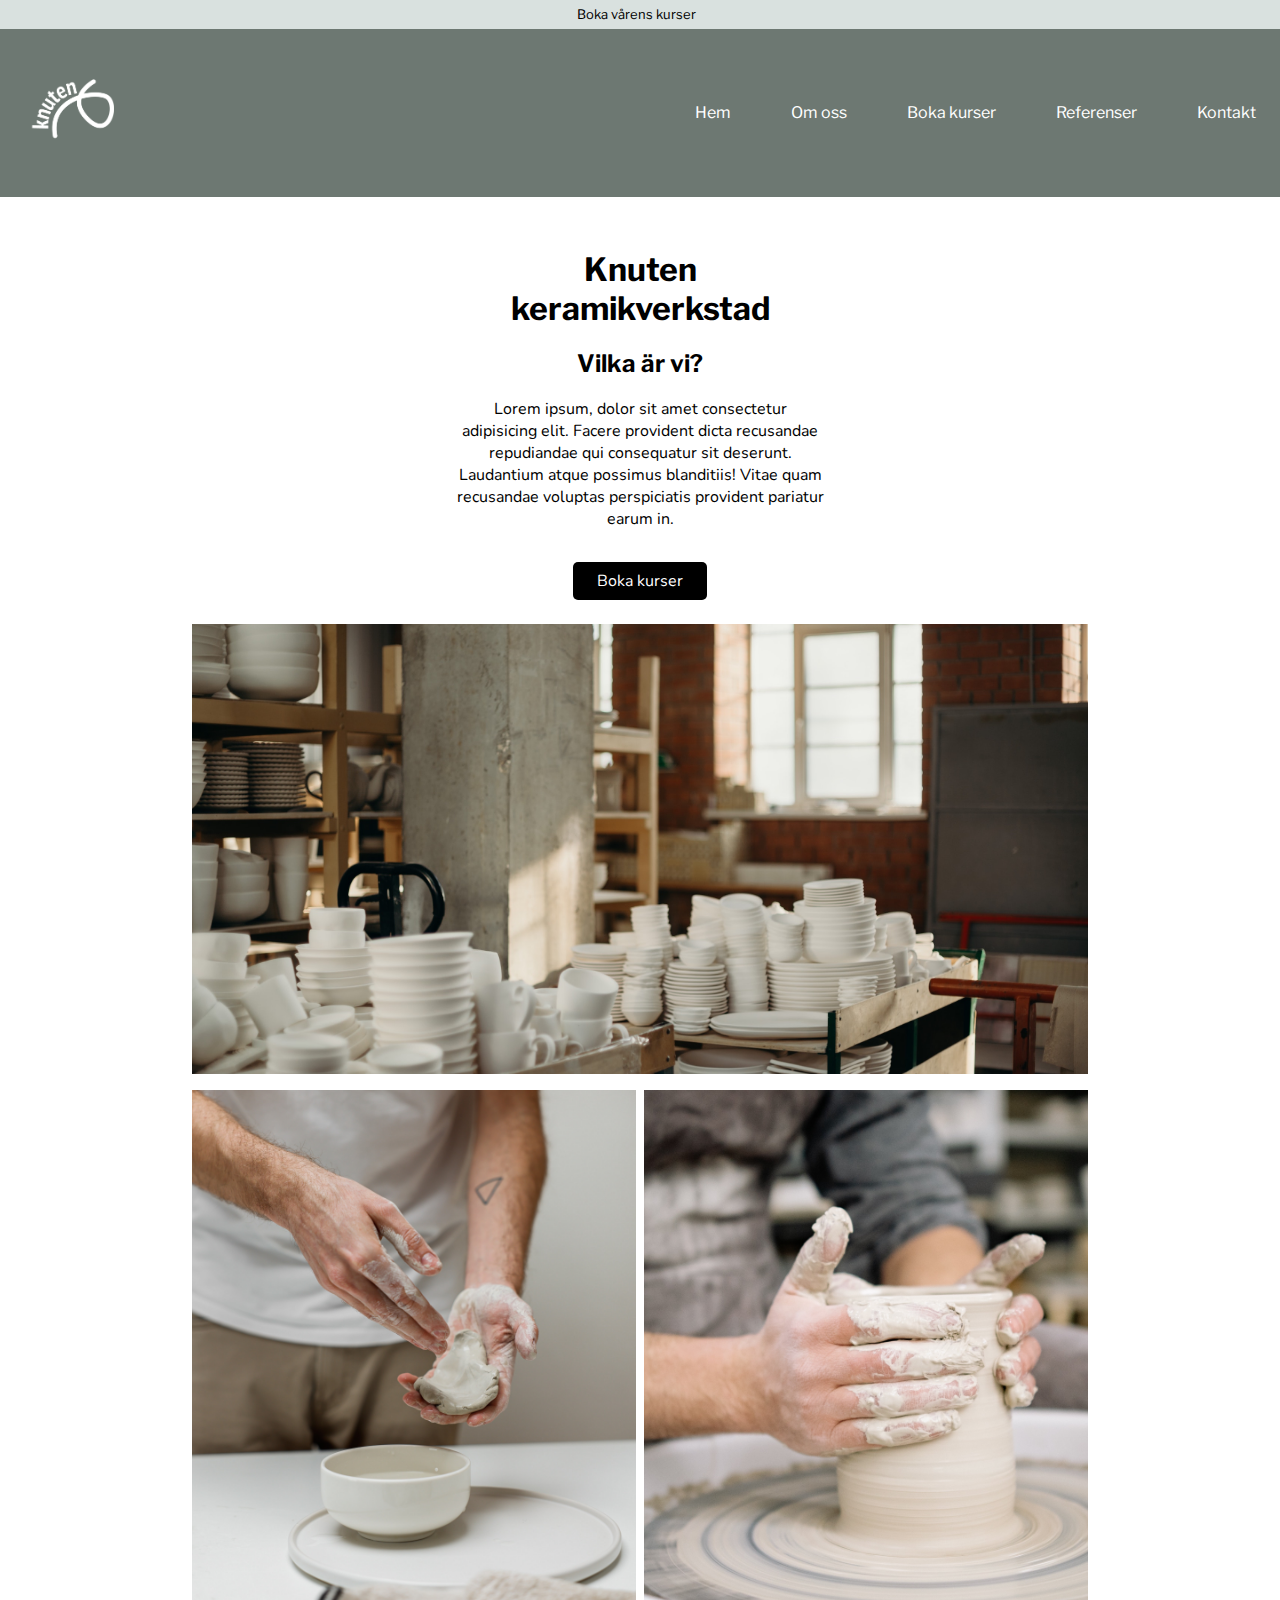
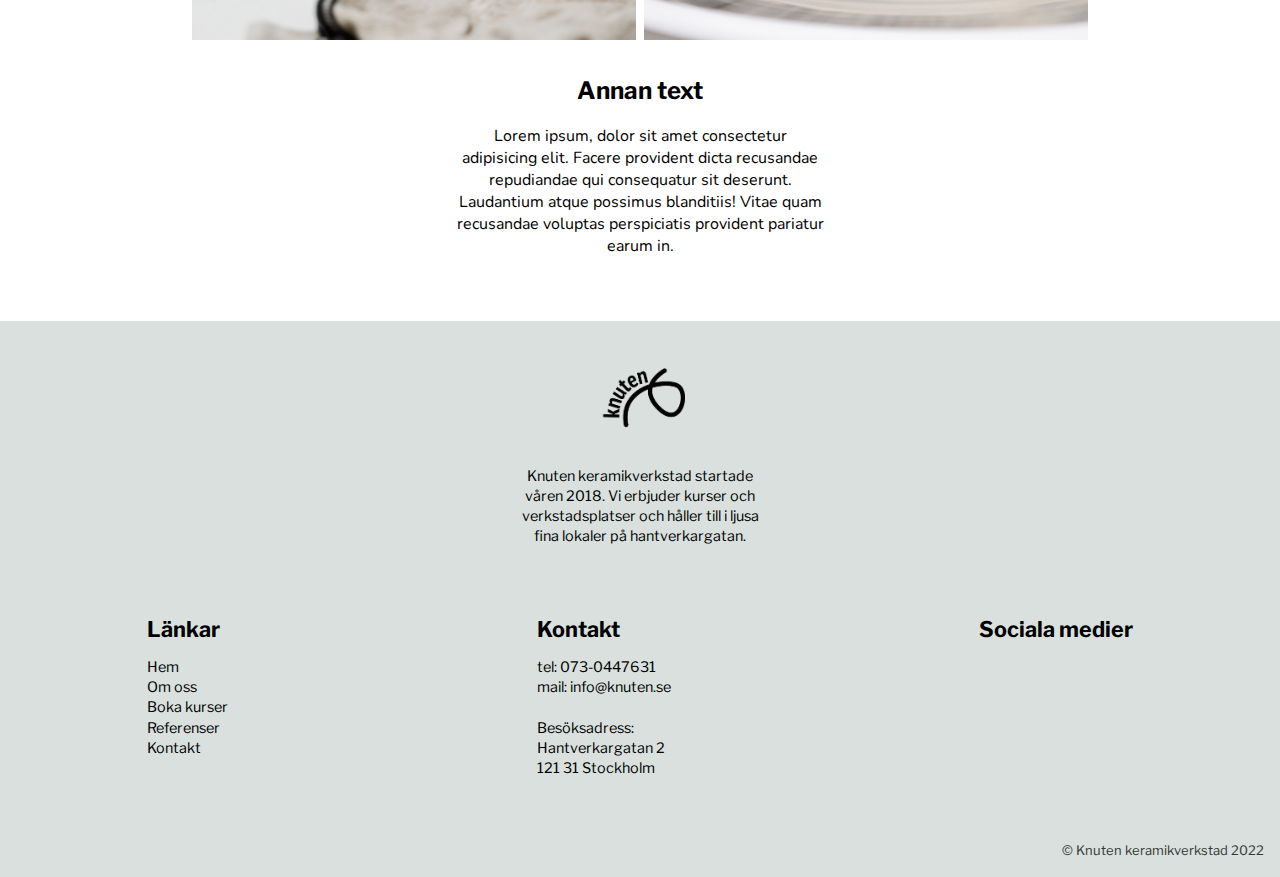
==== index.html @ 9399e4b8 "img responsive" ====
<!DOCTYPE html>
<html lang="sv">
  <head>
    <meta charset="UTF-8" />
    <meta http-equiv="X-UA-Compatible" content="IE=edge" />
    <meta name="viewport" content="width=device-width, initial-scale=1.0" />
    <title>knuten keramikverkstad</title>
    <!-- css -->
    <link rel="stylesheet" href="styles/style.css" />

    <!-- javascript -->
    <script defer src="script.js"></script>

    <!-- fonts -->
    <link rel="preconnect" href="https://fonts.googleapis.com" />
    <link rel="preconnect" href="https://fonts.gstatic.com" crossorigin />
    <link
      href="https://fonts.googleapis.com/css2?family=Libre+Franklin:wght@200&family=Nunito:wght@300&display=swap"
      rel="stylesheet"
    />

    <!-- font awesome -->
    <link
      rel="stylesheet"
      href="https://cdnjs.cloudflare.com/ajax/libs/font-awesome/6.2.0/css/all.min.css"
      integrity="sha512-xh6O/CkQoPOWDdYTDqeRdPCVd1SpvCA9XXcUnZS2FmJNp1coAFzvtCN9BmamE+4aHK8yyUHUSCcJHgXloTyT2A=="
      crossorigin="anonymous"
      referrerpolicy="no-referrer"
    />
  </head>

  <body>
    <div id="page-container">
      <header>
        <div class="top-bar">
          <a href="courses.html"
            >Boka vårens kurser <i class="fa-solid fa-arrow-right"></i
          ></a>
        </div>
        <nav class="navbar">
          <a href="index.html" class="logo">
            <img
              src="assets/log2.png"
              class="img log"
              alt="logga, en knut och texten Knuten"
            />
          </a>

          <button name="nav-menu" class="hamburger">
            <span class="bar"></span>
            <span class="bar"></span>
            <span class="bar"></span>
          </button>

          <ul class="nav-menu">
            <li class="nav-item">
              <a href="index.html" class="nav-link">Hem</a>
            </li>
            <li class="nav-item">
              <a href="about.html" class="nav-link">Om oss</a>
            </li>
            <li class="nav-item">
              <a href="courses.html" class="nav-link">Boka kurser</a>
            </li>
            <li class="nav-item">
              <a href="references.html" class="nav-link">Referenser</a>
            </li>
            <li class="nav-item">
              <a href="contact.html" class="nav-link">Kontakt</a>
            </li>
          </ul>
        </nav>
      </header>

      <main id="content-wrap" class="main-center">
        <section class="center">
          <h1>Knuten keramikverkstad</h1>
          <h2>Vilka är vi?</h2>
          <p>
            Lorem ipsum, dolor sit amet consectetur adipisicing elit. Facere
            provident dicta recusandae repudiandae qui consequatur sit deserunt.
            Laudantium atque possimus blanditiis! Vitae quam recusandae voluptas
            perspiciatis provident pariatur earum in.
          </p>
          <a href="courses.html">
            <button type="button">Boka kurser</button>
          </a>
        </section>

          <div class="flex-gallery">
            <div class="parent landscape">
              <img src="assets/pexels-cottonbro-studio-3094036.jpg" alt="Lokalen, hyllor med porslin"></img>
            </div>
            <div class="parent portrait">
              <img src="assets/pexels-cup-of-couple-7302403.jpg" alt="Man som håller i lera"></img>
            </div>
            <div class="parent portrait">
              <img src="assets/pexels-yan-krukov-6611393.jpg" alt="Person som drejar en vas"></img>
            </div>
          </div>

        <section class="center">
          <h2>Annan text</h2>
          <p>
            Lorem ipsum, dolor sit amet consectetur adipisicing elit. Facere
            provident dicta recusandae repudiandae qui consequatur sit deserunt.
            Laudantium atque possimus blanditiis! Vitae quam recusandae voluptas
            perspiciatis provident pariatur earum in.
          </p>
        </section>
      </main>

      <footer>
        <div class="footer-wrapper">
          <div class="footer-logo">
            <a href="index.html" class="logo">
              <img
                src="assets/log2_black.png"
                class="img log"
                alt="logga, en knut och texten Knuten"
              />
            </a>
            <p>
              Knuten keramikverkstad startade våren 2018. Vi erbjuder kurser och
              verkstadsplatser och håller till i ljusa fina lokaler på
              hantverkargatan.
            </p>
          </div>
          <div class="footer-content">
            <div class="footer-section">
              <h2>Länkar</h2>
              <ul>
                <li>
                  <a href="index.html">Hem</a>
                </li>
                <li>
                  <a href="about.html">Om oss</a>
                </li>
                <li>
                  <a href="courses.html">Boka kurser</a>
                </li>
                <li>
                  <a href="references.html">Referenser</a>
                </li>
                <li>
                  <a href="contact.html">Kontakt</a>
                </li>
              </ul>
            </div>
            <div class="footer-section">
              <h2>Kontakt</h2>
              <p>
                tel: 073-0447631 <br />
                mail: info@knuten.se <br /><br />
                Besöksadress: <br />
                Hantverkargatan 2 <br />
                121 31 Stockholm
              </p>
            </div>
            <div class="footer-section">
              <h2>Sociala medier</h2>
              <a href="">
                <i class="fa-brands fa-facebook"></i>
              </a>
              <a href="">
                <i class="fa-brands fa-twitter"></i>
              </a>
              <a href="">
                <i class="fa-brands fa-youtube"></i>
              </a>
              <a href="">
                <i class="fa-brands fa-pinterest"></i>
              </a>
            </div>
          </div>
        </div>
        <div class="footer-copy">&copy; Knuten keramikverkstad 2022</div>
      </footer>
    </div>
  </body>
</html>
---- styles/style.css ----
img.log {
  width: 90px;
}

nav img.log {
  padding: 1.2rem 0;
}

.big {
  width: 100%;
}

.half {
  width: calc(50% - 0.25rem);
  max-height: 60vh;
}

.small {
  border-radius: 50%;
  width: 20%;
  padding: 0.5rem;
}

.gallery {
  display: flex;
  flex-direction: row;
  justify-content: space-between;
  flex-wrap: wrap;
  gap: 0.5rem;
}

.flex-gallery {
  display: flex;
  flex-direction: row;
  justify-content: space-between;
  flex-wrap: wrap;
  gap: 0.5rem;
}

.parent {
  overflow: hidden;
  padding: 0;
  display: flex;
  justify-content: center;
  align-items: center;
}

.parent.landscape {
  max-height: 450px;
  margin: 0.5rem 0;
}

.parent.portrait {
  width: calc(50% - 0.25rem);
  max-height: 400px;
}
@media (min-width: 768px) {
  .parent.portrait {
    max-height: 550px;
  }
}

.parent img {
  width: 100%;
}

h1,
h2,
h3,
h4,
h5,
header,
footer {
  font-family: "Libre Franklin", sans-serif;
}

body,
button {
  font-family: "Nunito", sans-serif;
}

h1 {
  font-size: 1.75rem;
}
@media (min-width: 768px) {
  h1 {
    font-size: 2rem;
  }
}

h3 {
  font-size: 1.1rem;
}

nav a {
  color: #ffffff;
  padding: 1rem 0;
}

a {
  text-decoration: none;
  color: #000000;
}
a:hover {
  color: #7c91ad;
}

i {
  margin-right: 0.5rem;
}

.top-bar {
  font-size: small;
  text-align: center;
}

footer {
  line-height: 1.4em;
  font-size: 0.9em;
}
footer i {
  font-size: 1.5em;
}

.footer-copy {
  text-align: right;
  font-size: small;
}

#content-wrap {
  flex-grow: 1;
  width: 100%;
  padding-top: 1rem;
  padding-bottom: 2rem;
}
@media (min-width: 576px) {
  #content-wrap {
    width: 90%;
    margin: 0 auto;
  }
}
@media (min-width: 768px) {
  #content-wrap {
    width: 70%;
    max-width: 1200px;
  }
}

.main-center {
  display: flex;
  flex-direction: column;
  justify-content: space-around;
  flex-wrap: wrap;
}

.center {
  align-self: center;
  text-align: center;
}

@media (min-width: 768px) {
  .flex-contact {
    display: flex;
    justify-content: space-between;
  }
}

section {
  text-align: left;
  max-width: 450px;
  padding: 1rem;
}
@media (min-width: 768px) {
  section {
    max-width: 400px;
  }
}

button {
  background-color: black;
  font-size: medium;
  color: white;
  border: 0px;
  padding: 0.5rem 1.5rem;
  margin-top: 1rem;
  border-radius: 5px;
}
button:hover {
  background-color: #6d7872;
}

.cards {
  display: flex;
  flex-direction: row;
  justify-content: center;
  flex-wrap: wrap;
}
@media (min-width: 576px) {
  .cards {
    display: flex;
    flex-direction: row;
    justify-content: space-between;
    flex-wrap: wrap;
  }
}

section.card {
  background-color: #d9e0de;
  width: 100%;
  max-width: 500px;
  margin: 0.5em;
}
@media (min-width: 576px) {
  section.card {
    width: calc(50% - 1rem);
  }
}
@media (min-width: 1300px) {
  section.card {
    width: calc(33% - 1rem);
  }
}
section.card button {
  background-color: #6d7872;
}

.references {
  background-color: #f4f7f7;
  padding: 1rem;
}
.references i {
  color: #6d7872;
  margin-bottom: 1rem;
}
.references section {
  margin-bottom: 2rem;
}

.flex {
  display: flex;
  flex-direction: row;
  justify-content: flex-start;
  flex-wrap: wrap;
}
.flex h3 {
  margin-bottom: 0.5rem;
}
.flex h4 {
  margin: 0;
}

header {
  background-color: #6d7872;
}
header li {
  list-style: none;
}

.top-bar {
  display: none;
  background-color: #d9e1df;
  color: #000000;
  padding: 0.4rem;
}
@media (min-width: 768px) {
  .top-bar {
    display: block;
  }
}

.nav-link {
  transition: 0.5s ease;
}

.navbar {
  max-width: 1400px;
  margin: 0 auto;
  display: flex;
  justify-content: space-between;
  align-items: center;
  padding: 0 1.5rem;
}

.bar {
  display: block;
  width: 25px;
  height: 3px;
  margin: 5px auto;
  -webkittransition: all 0.3s ease-in-out;
  transition: all 0.3s ease-in-out;
  background-color: #ffffff;
}

.nav-menu {
  position: fixed;
  top: -100%;
  right: 0;
  flex-direction: column;
  background-color: #6d7872;
  padding-bottom: 30px;
  width: 100%;
  transition: 0.4s;
}
@media (min-width: 768px) {
  .nav-menu {
    display: flex;
    flex-direction: row;
    justify-content: flex-end;
    position: static;
    gap: 60px;
    padding-bottom: 0px;
  }
}

.nav-item {
  margin-block: 1rem;
}
.nav-menu.active {
  position: absolute;
  top: 110px;
  right: 0;
}
@media (min-width: 768px) {
  .nav-menu.active {
    display: flex;
    flex-direction: row;
    justify-content: flex-end;
    position: static;
    gap: 60px;
    padding-bottom: 0px;
  }
}

.hamburger {
  display: block;
  cursor: pointer;
}
@media (min-width: 768px) {
  .hamburger {
    display: none;
  }
}

button.hamburger {
  background-color: transparent;
  margin: 0;
}

.hamburger.active .bar:nth-child(2) {
  opacity: 0;
}

.hamburger.active .bar:nth-child(1) {
  transform: translateY(8px) rotate(45deg);
}

.hamburger.active .bar:nth-child(3) {
  transform: translateY(-8px) rotate(-45deg);
}

footer {
  background-color: #d9e0de;
  color: #000000;
}

.footer-wrapper {
  display: flex;
  flex-direction: column;
  padding: 2rem 1.5rem;
  max-width: 1400px;
  margin: 0px auto;
}
@media (min-width: 1300px) {
  .footer-wrapper {
    display: flex;
    flex-direction: row;
    justify-content: space-between;
    flex-wrap: wrap;
  }
}

.footer-logo {
  text-align: center;
  align-self: center;
  margin-bottom: 2.5rem;
  max-width: 250px;
}
@media (min-width: 1300px) {
  .footer-logo {
    text-align: left;
  }
}

.footer-content {
  display: flex;
  flex-direction: column;
  justify-content: space-around;
  flex-wrap: wrap;
}
.footer-content ul {
  -webkit-padding-start: 0;
          padding-inline-start: 0;
}
.footer-content li {
  list-style: none;
}
@media (min-width: 768px) {
  .footer-content {
    display: flex;
    flex-direction: row;
    justify-content: space-between;
    flex-wrap: wrap;
    width: 80%;
    max-width: 1400px;
    margin: 0px auto;
  }
}
@media (min-width: 1300px) {
  .footer-content {
    width: 60%;
    margin: 0;
  }
}

.footer-copy {
  background-color: #d9e0de;
  color: #333936;
  padding: 1rem;
}

input,
select {
  background-color: #f4f7f7;
  min-width: 15rem;
  min-height: 1.5rem;
  border: 0px solid;
  border-radius: 5px;
  padding: 0.5rem;
  margin: 0.5rem 0;
}

#textarea {
  min-width: 100%;
  min-height: 100px;
}

body {
  padding: 0;
  margin: 0;
}

* {
  box-sizing: border-box;
}

#page-container {
  display: flex;
  flex-direction: column;
  min-height: 100vh;
}/*# sourceMappingURL=style.css.map */
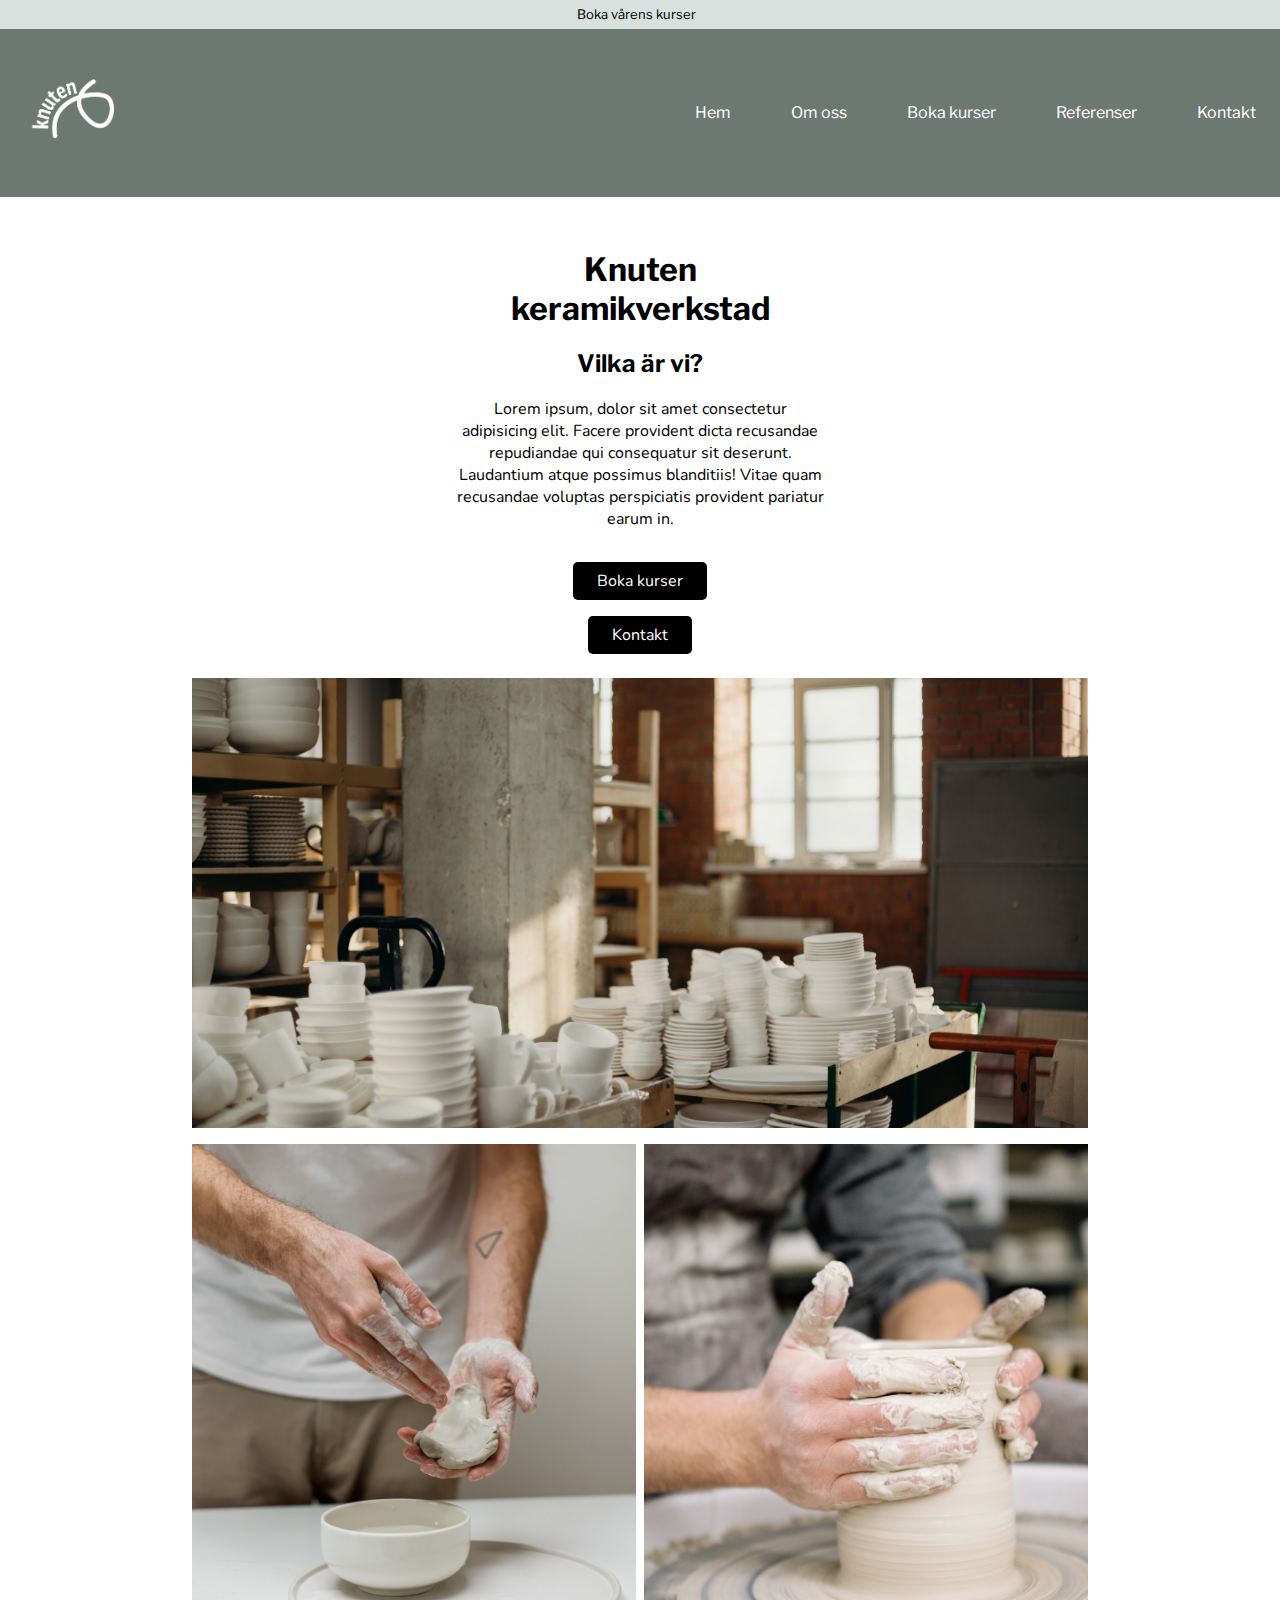
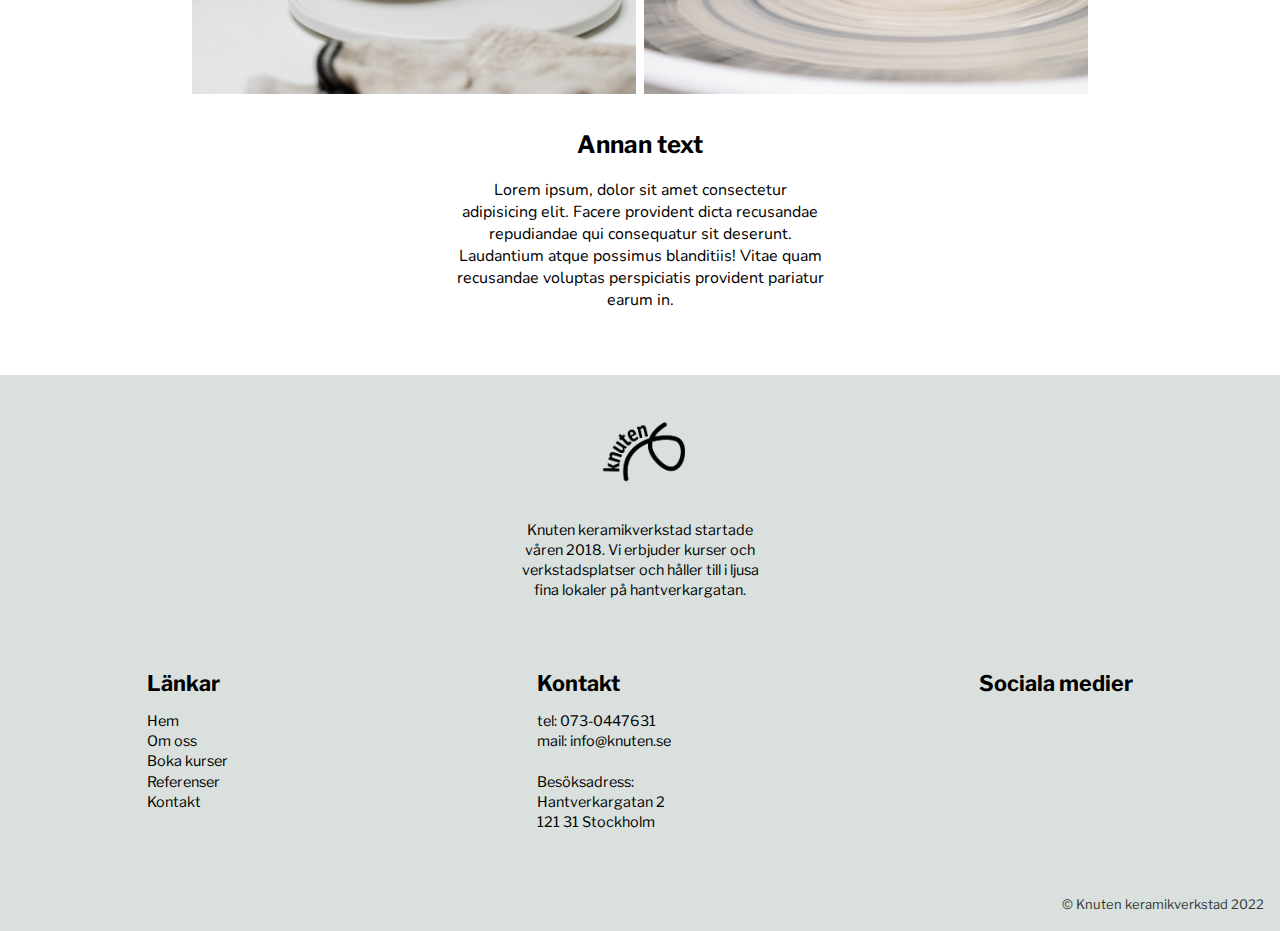
==== commit 5e131e3d: "buttons/a" ====
--- a/index.html
+++ b/index.html
@@ -82,22 +82,31 @@
             Laudantium atque possimus blanditiis! Vitae quam recusandae voluptas
             perspiciatis provident pariatur earum in.
           </p>
-          <a href="courses.html">
-            <button type="button">Boka kurser</button>
-          </a>
+
+          <a class="button">Boka kurser</a><br />
+          <a class="button" class="secondary">Kontakt</a>
         </section>
 
-          <div class="flex-gallery">
-            <div class="parent landscape">
-              <img src="assets/pexels-cottonbro-studio-3094036.jpg" alt="Lokalen, hyllor med porslin"></img>
-            </div>
-            <div class="parent portrait">
-              <img src="assets/pexels-cup-of-couple-7302403.jpg" alt="Man som håller i lera"></img>
-            </div>
-            <div class="parent portrait">
-              <img src="assets/pexels-yan-krukov-6611393.jpg" alt="Person som drejar en vas"></img>
-            </div>
+        <div class="flex-gallery">
+          <div class="parent landscape">
+            <img
+              src="assets/pexels-cottonbro-studio-3094036.jpg"
+              alt="Lokalen, hyllor med porslin"
+            />
           </div>
+          <div class="parent portrait">
+            <img
+              src="assets/pexels-cup-of-couple-7302403.jpg"
+              alt="Man som håller i lera"
+            />
+          </div>
+          <div class="parent portrait">
+            <img
+              src="assets/pexels-yan-krukov-6611393.jpg"
+              alt="Person som drejar en vas"
+            />
+          </div>
+        </div>
 
         <section class="center">
           <h2>Annan text</h2>
--- a/styles/style.css
+++ b/styles/style.css
@@ -79,24 +79,15 @@
   font-family: "Nunito", sans-serif;
 }
 
-h1 {
-  font-size: 1.75rem;
-}
-@media (min-width: 768px) {
-  h1 {
-    font-size: 2rem;
-  }
-}
-
-h3 {
-  font-size: 1.1rem;
-}
-
 nav a {
   color: #ffffff;
   padding: 1rem 0;
 }
 
+h1.heading {
+  margin-left: 0.5rem;
+}
+
 a {
   text-decoration: none;
   color: #000000;
@@ -116,10 +107,10 @@
 
 footer {
   line-height: 1.4em;
-  font-size: 0.9em;
+  font-size: 0.9rem;
 }
 footer i {
-  font-size: 1.5em;
+  font-size: 1.5rem;
 }
 
 .footer-copy {
@@ -168,24 +159,27 @@
 section {
   text-align: left;
   max-width: 450px;
-  padding: 1rem;
+  padding: 0.5rem 1rem;
 }
 @media (min-width: 768px) {
   section {
     max-width: 400px;
-  }
-}
-
-button {
+    padding: 1rem;
+  }
+}
+
+a.button {
+  cursor: pointer;
   background-color: black;
+  color: white;
   font-size: medium;
-  color: white;
-  border: 0px;
+  border: none;
   padding: 0.5rem 1.5rem;
   margin-top: 1rem;
   border-radius: 5px;
-}
-button:hover {
+  display: inline-block;
+}
+a.button:hover {
   background-color: #6d7872;
 }
 
@@ -222,6 +216,10 @@
 }
 section.card button {
   background-color: #6d7872;
+  border: none;
+}
+section.card button:hover {
+  background-color: black;
 }
 
 .references {
@@ -343,6 +341,7 @@
 
 button.hamburger {
   background-color: transparent;
+  border: 0;
   margin: 0;
 }
 
@@ -441,7 +440,7 @@
 
 #textarea {
   min-width: 100%;
-  min-height: 100px;
+  height: 100px;
 }
 
 body {
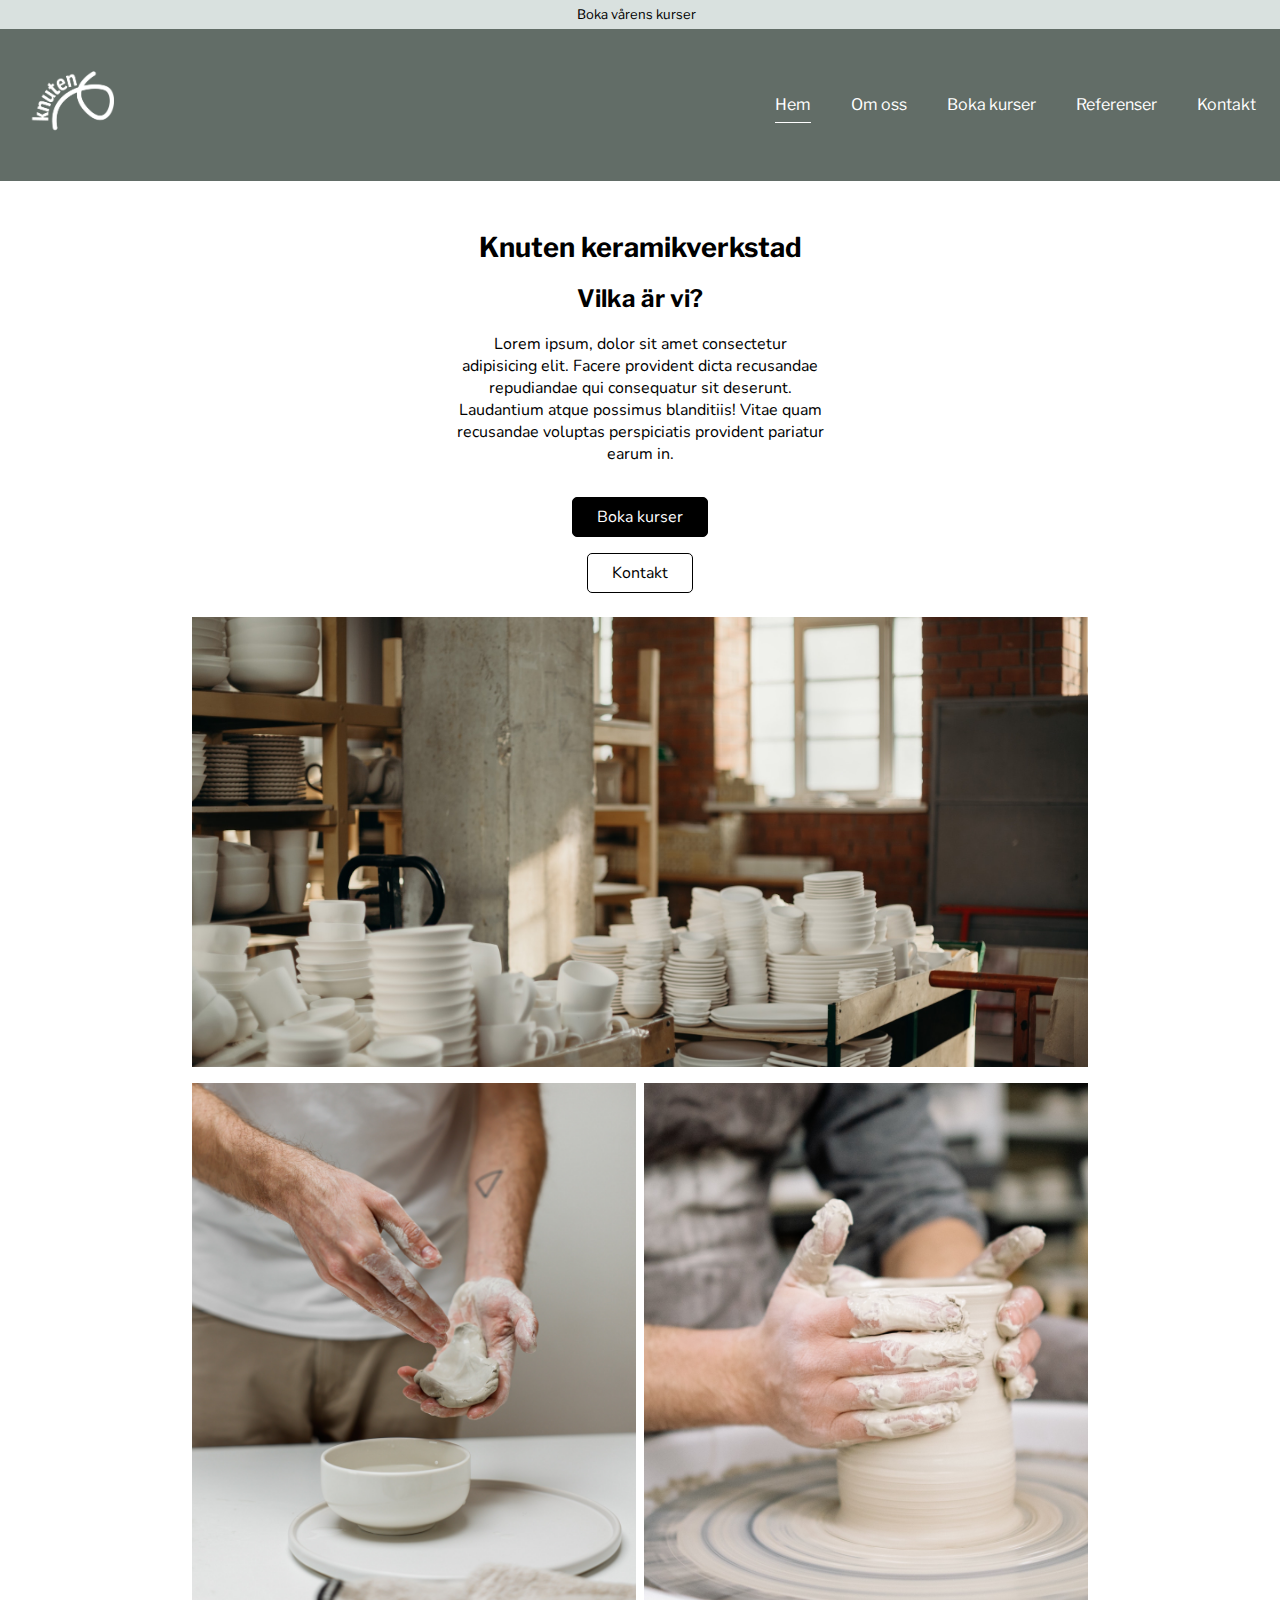
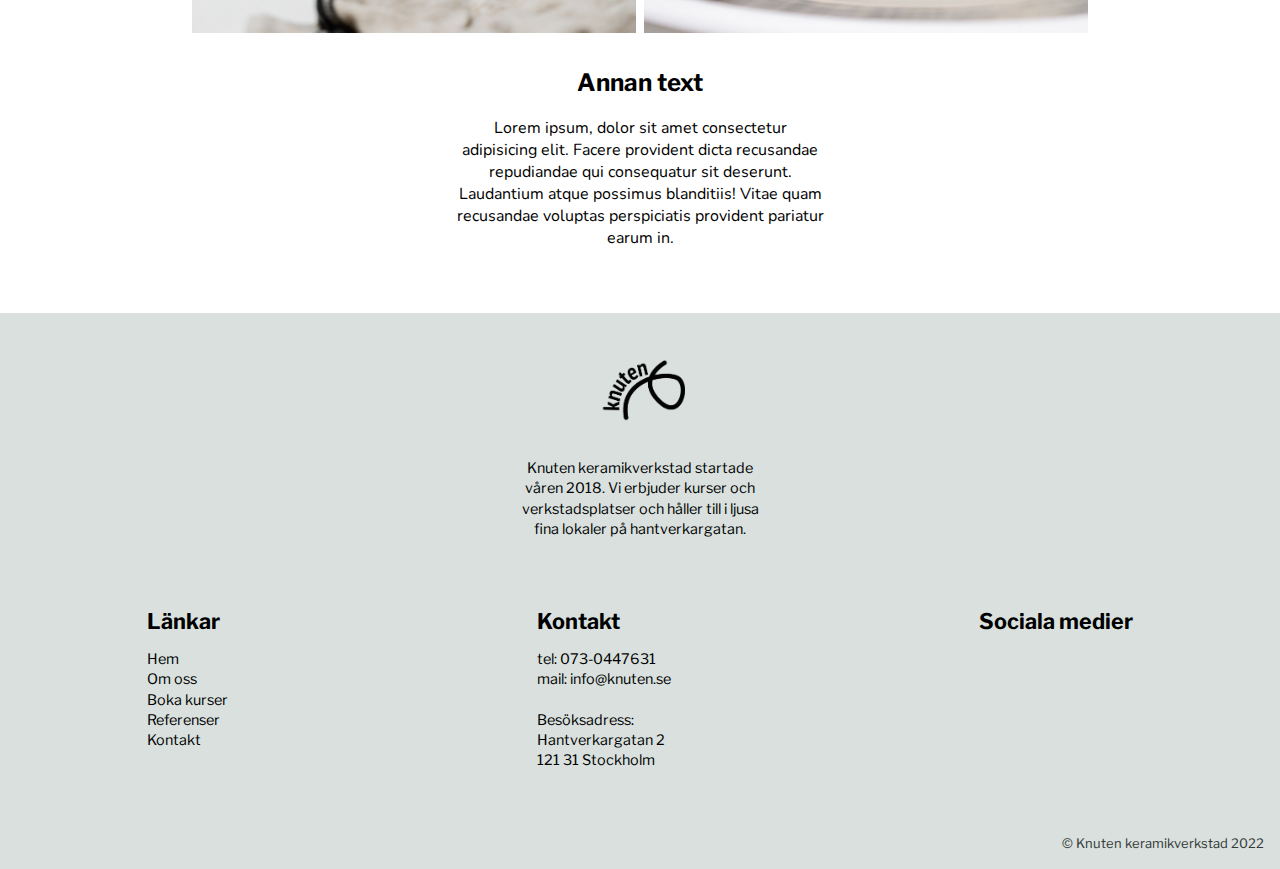
==== commit 2c894336: "nav-mark" ====
--- a/index.html
+++ b/index.html
@@ -54,7 +54,7 @@
 
           <ul class="nav-menu">
             <li class="nav-item">
-              <a href="index.html" class="nav-link">Hem</a>
+              <a href="index.html" class="nav-link active-site">Hem</a>
             </li>
             <li class="nav-item">
               <a href="about.html" class="nav-link">Om oss</a>
@@ -83,8 +83,8 @@
             perspiciatis provident pariatur earum in.
           </p>
 
-          <a class="button">Boka kurser</a><br />
-          <a class="button" class="secondary">Kontakt</a>
+          <a href="courses.html" class="button">Boka kurser</a><br />
+          <a href="contact.html" class="button btnWhite">Kontakt</a>
         </section>
 
         <div class="flex-gallery">
@@ -168,16 +168,16 @@
             </div>
             <div class="footer-section">
               <h2>Sociala medier</h2>
-              <a href="">
+              <a href="https://www.facebook.com/">
                 <i class="fa-brands fa-facebook"></i>
               </a>
-              <a href="">
+              <a href="https://twitter.com/">
                 <i class="fa-brands fa-twitter"></i>
               </a>
-              <a href="">
+              <a href="https://www.youtube.com/">
                 <i class="fa-brands fa-youtube"></i>
               </a>
-              <a href="">
+              <a href="https://www.pinterest.se/">
                 <i class="fa-brands fa-pinterest"></i>
               </a>
             </div>
--- a/styles/style.css
+++ b/styles/style.css
@@ -79,9 +79,8 @@
   font-family: "Nunito", sans-serif;
 }
 
-nav a {
-  color: #ffffff;
-  padding: 1rem 0;
+h1 {
+  font-size: 1.7rem;
 }
 
 h1.heading {
@@ -91,9 +90,6 @@
 a {
   text-decoration: none;
   color: #000000;
-}
-a:hover {
-  color: #7c91ad;
 }
 
 i {
@@ -152,7 +148,9 @@
 @media (min-width: 768px) {
   .flex-contact {
     display: flex;
+    flex-direction: row;
     justify-content: space-between;
+    flex-wrap: wrap;
   }
 }
 
@@ -166,21 +164,6 @@
     max-width: 400px;
     padding: 1rem;
   }
-}
-
-a.button {
-  cursor: pointer;
-  background-color: black;
-  color: white;
-  font-size: medium;
-  border: none;
-  padding: 0.5rem 1.5rem;
-  margin-top: 1rem;
-  border-radius: 5px;
-  display: inline-block;
-}
-a.button:hover {
-  background-color: #6d7872;
 }
 
 .cards {
@@ -197,6 +180,9 @@
     flex-wrap: wrap;
   }
 }
+.cards i {
+  color: #626d67;
+}
 
 section.card {
   background-color: #d9e0de;
@@ -215,7 +201,7 @@
   }
 }
 section.card button {
-  background-color: #6d7872;
+  background-color: #626d67;
   border: none;
 }
 section.card button:hover {
@@ -227,7 +213,7 @@
   padding: 1rem;
 }
 .references i {
-  color: #6d7872;
+  color: #626d67;
   margin-bottom: 1rem;
 }
 .references section {
@@ -239,6 +225,7 @@
   flex-direction: row;
   justify-content: flex-start;
   flex-wrap: wrap;
+  margin-top: 0.5rem;
 }
 .flex h3 {
   margin-bottom: 0.5rem;
@@ -247,11 +234,80 @@
   margin: 0;
 }
 
+a.button {
+  cursor: pointer;
+  background-color: black;
+  color: white;
+  font-size: medium;
+  border: 1px solid;
+  border-color: black;
+  padding: 0.5rem 1.5rem;
+  margin-top: 1rem;
+  border-radius: 5px;
+  display: inline-block;
+}
+a.button:hover {
+  background-color: #626d67;
+  border-color: #626d67;
+}
+
+a.button.btnWhite {
+  cursor: pointer;
+  background-color: white;
+  color: black;
+  font-size: medium;
+  border: 1px solid;
+  border-color: black;
+  padding: 0.5rem 1.5rem;
+  margin-top: 1rem;
+  border-radius: 5px;
+}
+a.button.btnWhite:hover {
+  background-color: #626d67;
+  border-color: #626d67;
+}
+a.button.btnWhite:hover {
+  color: white;
+}
+
+a.button.btnGreen {
+  cursor: pointer;
+  background-color: #626d67;
+  color: white;
+  font-size: medium;
+  border: 1px solid;
+  border-color: #626d67;
+  padding: 0.5rem 1.5rem;
+  margin-top: 1rem;
+  border-radius: 5px;
+  float: right;
+}
+a.button.btnGreen:hover {
+  background-color: #626d67;
+  border-color: #626d67;
+}
+a.button.btnGreen:hover {
+  background-color: black;
+}
+
 header {
-  background-color: #6d7872;
+  background-color: #626d67;
 }
 header li {
   list-style: none;
+}
+
+nav a {
+  color: #ffffff;
+  padding: 0.5rem 0;
+  position: relative;
+  text-decoration: none;
+}
+nav a:hover, nav a:focus {
+  border-bottom: 1px solid;
+}
+nav .active-site {
+  border-bottom: 1px solid;
 }
 
 .top-bar {
@@ -264,10 +320,6 @@
   .top-bar {
     display: block;
   }
-}
-
-.nav-link {
-  transition: 0.5s ease;
 }
 
 .navbar {
@@ -294,7 +346,7 @@
   top: -100%;
   right: 0;
   flex-direction: column;
-  background-color: #6d7872;
+  background-color: #626d67;
   padding-bottom: 30px;
   width: 100%;
   transition: 0.4s;
@@ -305,7 +357,7 @@
     flex-direction: row;
     justify-content: flex-end;
     position: static;
-    gap: 60px;
+    gap: 40px;
     padding-bottom: 0px;
   }
 }
@@ -313,6 +365,7 @@
 .nav-item {
   margin-block: 1rem;
 }
+
 .nav-menu.active {
   position: absolute;
   top: 110px;
@@ -323,8 +376,9 @@
     display: flex;
     flex-direction: row;
     justify-content: flex-end;
+    flex-wrap: wrap;
     position: static;
-    gap: 60px;
+    gap: 10px;
     padding-bottom: 0px;
   }
 }
@@ -427,8 +481,8 @@
   padding: 1rem;
 }
 
-input,
-select {
+select,
+input {
   background-color: #f4f7f7;
   min-width: 15rem;
   min-height: 1.5rem;
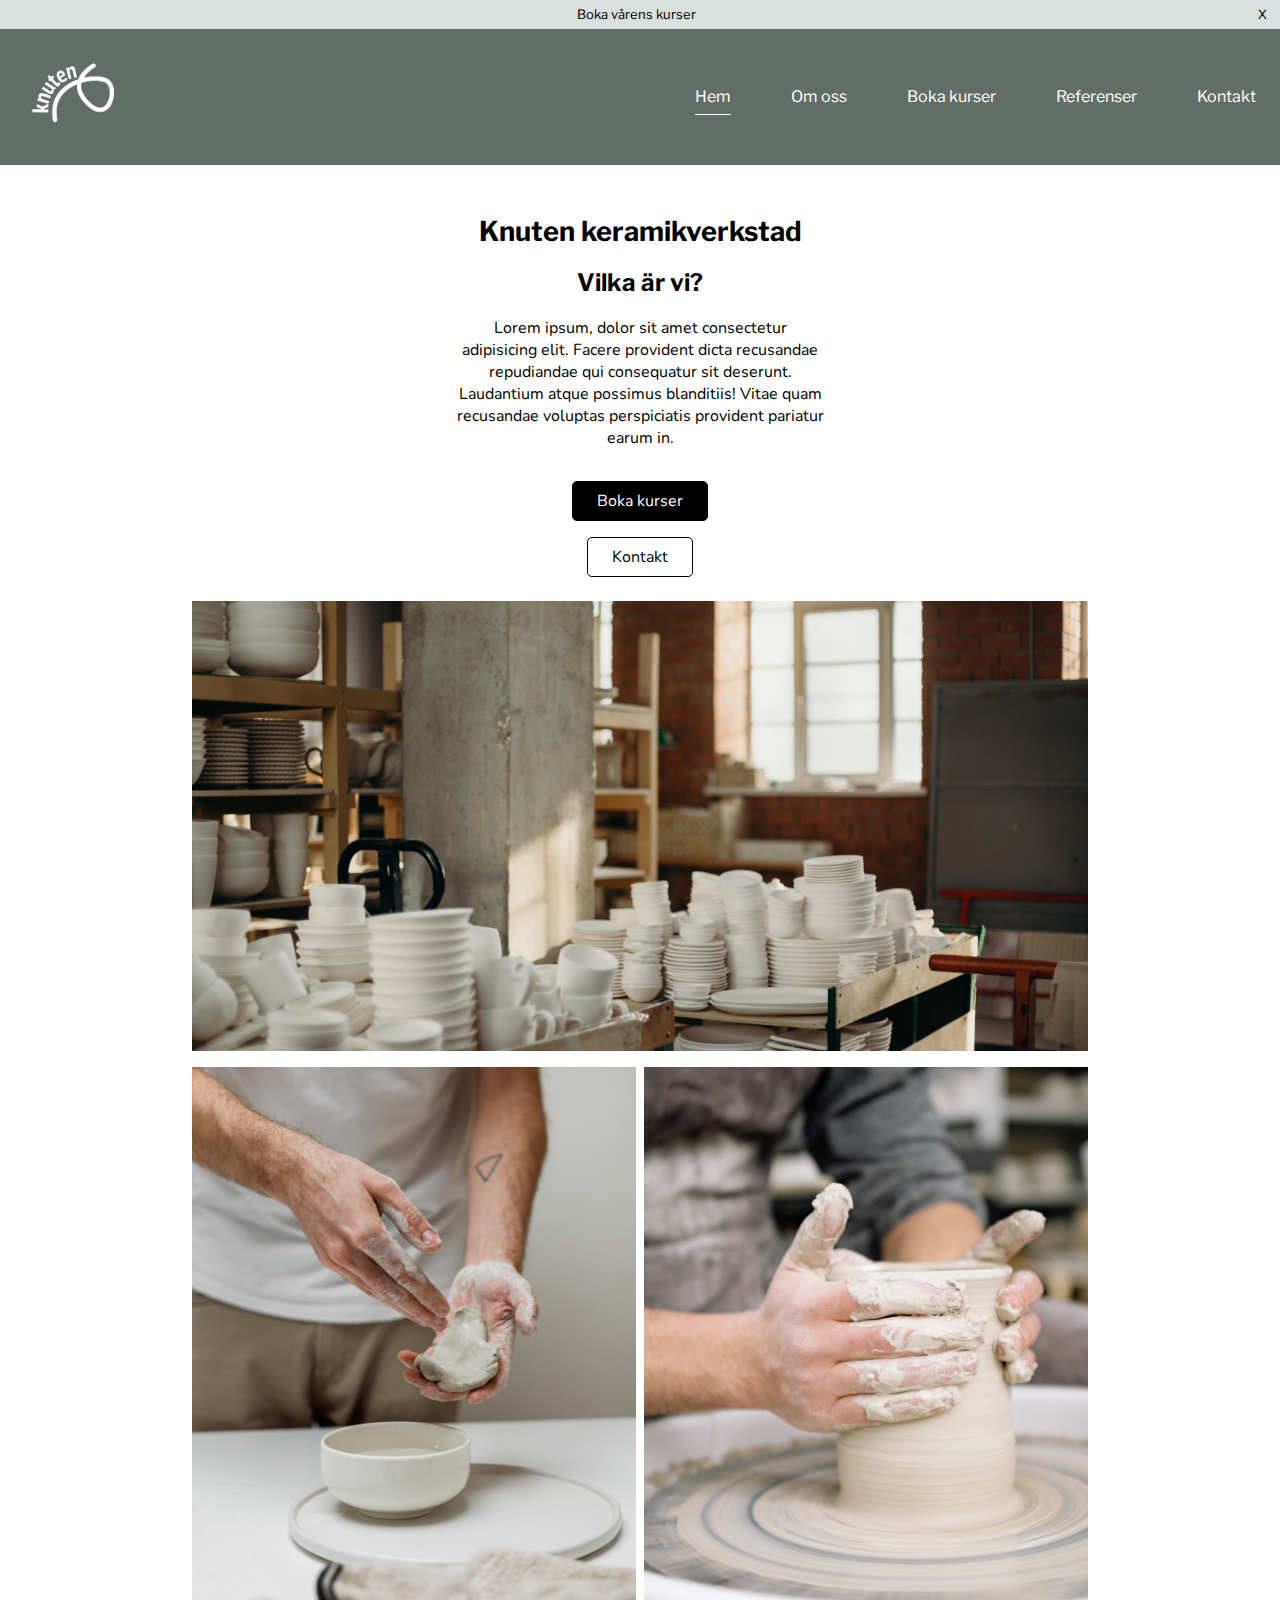
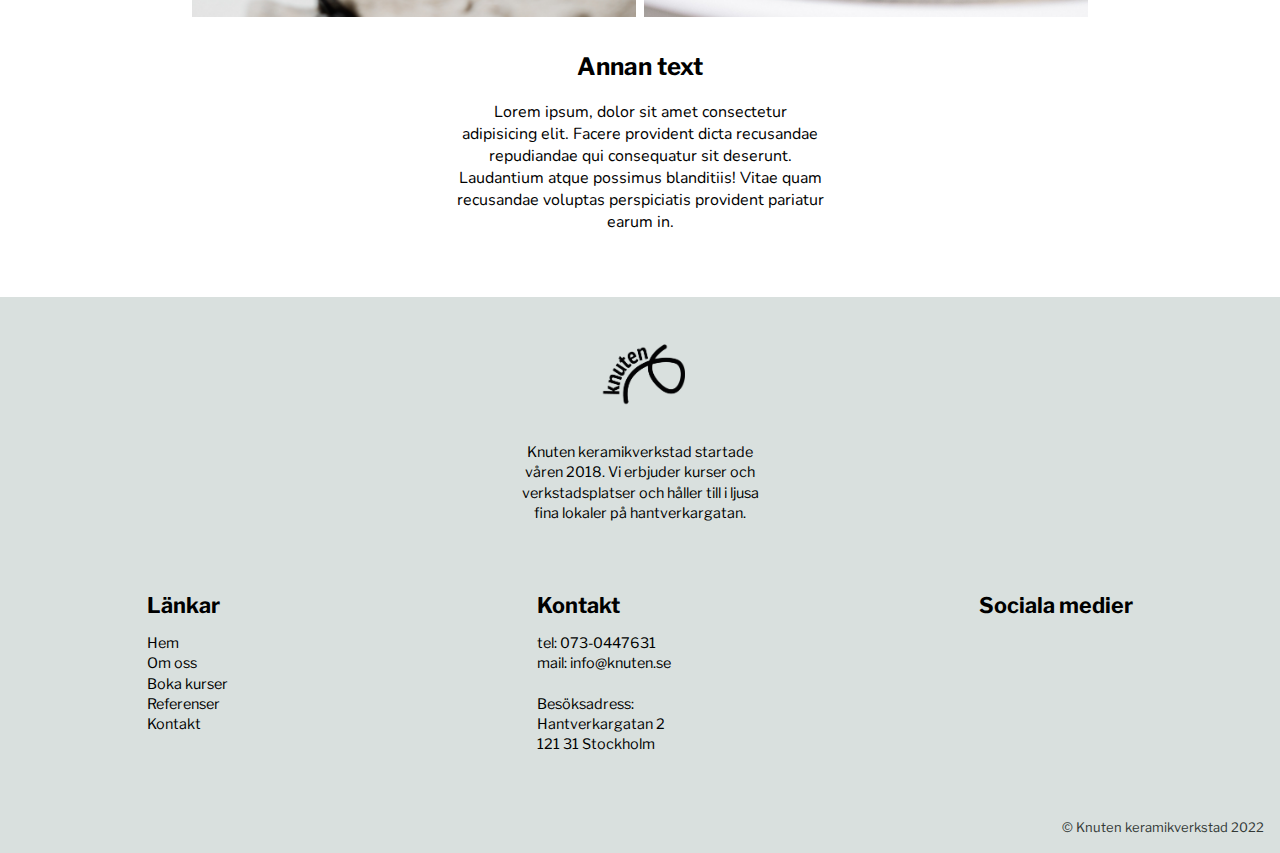
==== commit 7ed2ba93: "font, about-cards" ====
--- a/index.html
+++ b/index.html
@@ -15,7 +15,7 @@
     <link rel="preconnect" href="https://fonts.googleapis.com" />
     <link rel="preconnect" href="https://fonts.gstatic.com" crossorigin />
     <link
-      href="https://fonts.googleapis.com/css2?family=Libre+Franklin:wght@200&family=Nunito:wght@300&display=swap"
+      href="https://fonts.googleapis.com/css2?family=Libre+Franklin:wght@200;300&family=Nunito:wght@300&display=swap"
       rel="stylesheet"
     />
 
@@ -36,6 +36,7 @@
           <a href="courses.html"
             >Boka vårens kurser <i class="fa-solid fa-arrow-right"></i
           ></a>
+          <button class="close">X</button>
         </div>
         <nav class="navbar">
           <a href="index.html" class="logo">
--- a/styles/style.css
+++ b/styles/style.css
@@ -186,6 +186,10 @@
 
 section.card {
   background-color: #d9e0de;
+  display: flex;
+  flex-direction: column;
+  justify-content: space-between;
+  flex-wrap: wrap;
   width: 100%;
   max-width: 500px;
   margin: 0.5em;
@@ -229,9 +233,6 @@
 }
 .flex h3 {
   margin-bottom: 0.5rem;
-}
-.flex h4 {
-  margin: 0;
 }
 
 a.button {
@@ -297,13 +298,13 @@
   list-style: none;
 }
 
-nav a {
+nav a.nav-link {
   color: #ffffff;
   padding: 0.5rem 0;
   position: relative;
   text-decoration: none;
 }
-nav a:hover, nav a:focus {
+nav a.nav-link:hover, nav a.nav-link:focus {
   border-bottom: 1px solid;
 }
 nav .active-site {
@@ -319,14 +320,30 @@
 @media (min-width: 768px) {
   .top-bar {
     display: block;
-  }
+    position: relative;
+  }
+  .top-bar button {
+    cursor: pointer;
+    background-color: transparent;
+    border: none;
+    position: absolute;
+    margin: 0;
+    padding: 0 1em;
+    right: 0;
+  }
+}
+
+.hide {
+  display: none;
 }
 
 .navbar {
   max-width: 1400px;
   margin: 0 auto;
   display: flex;
+  flex-direction: row;
   justify-content: space-between;
+  flex-wrap: nowrap;
   align-items: center;
   padding: 0 1.5rem;
 }
@@ -356,8 +373,9 @@
     display: flex;
     flex-direction: row;
     justify-content: flex-end;
+    flex-wrap: wrap;
     position: static;
-    gap: 40px;
+    gap: 60px;
     padding-bottom: 0px;
   }
 }
@@ -378,7 +396,6 @@
     justify-content: flex-end;
     flex-wrap: wrap;
     position: static;
-    gap: 10px;
     padding-bottom: 0px;
   }
 }
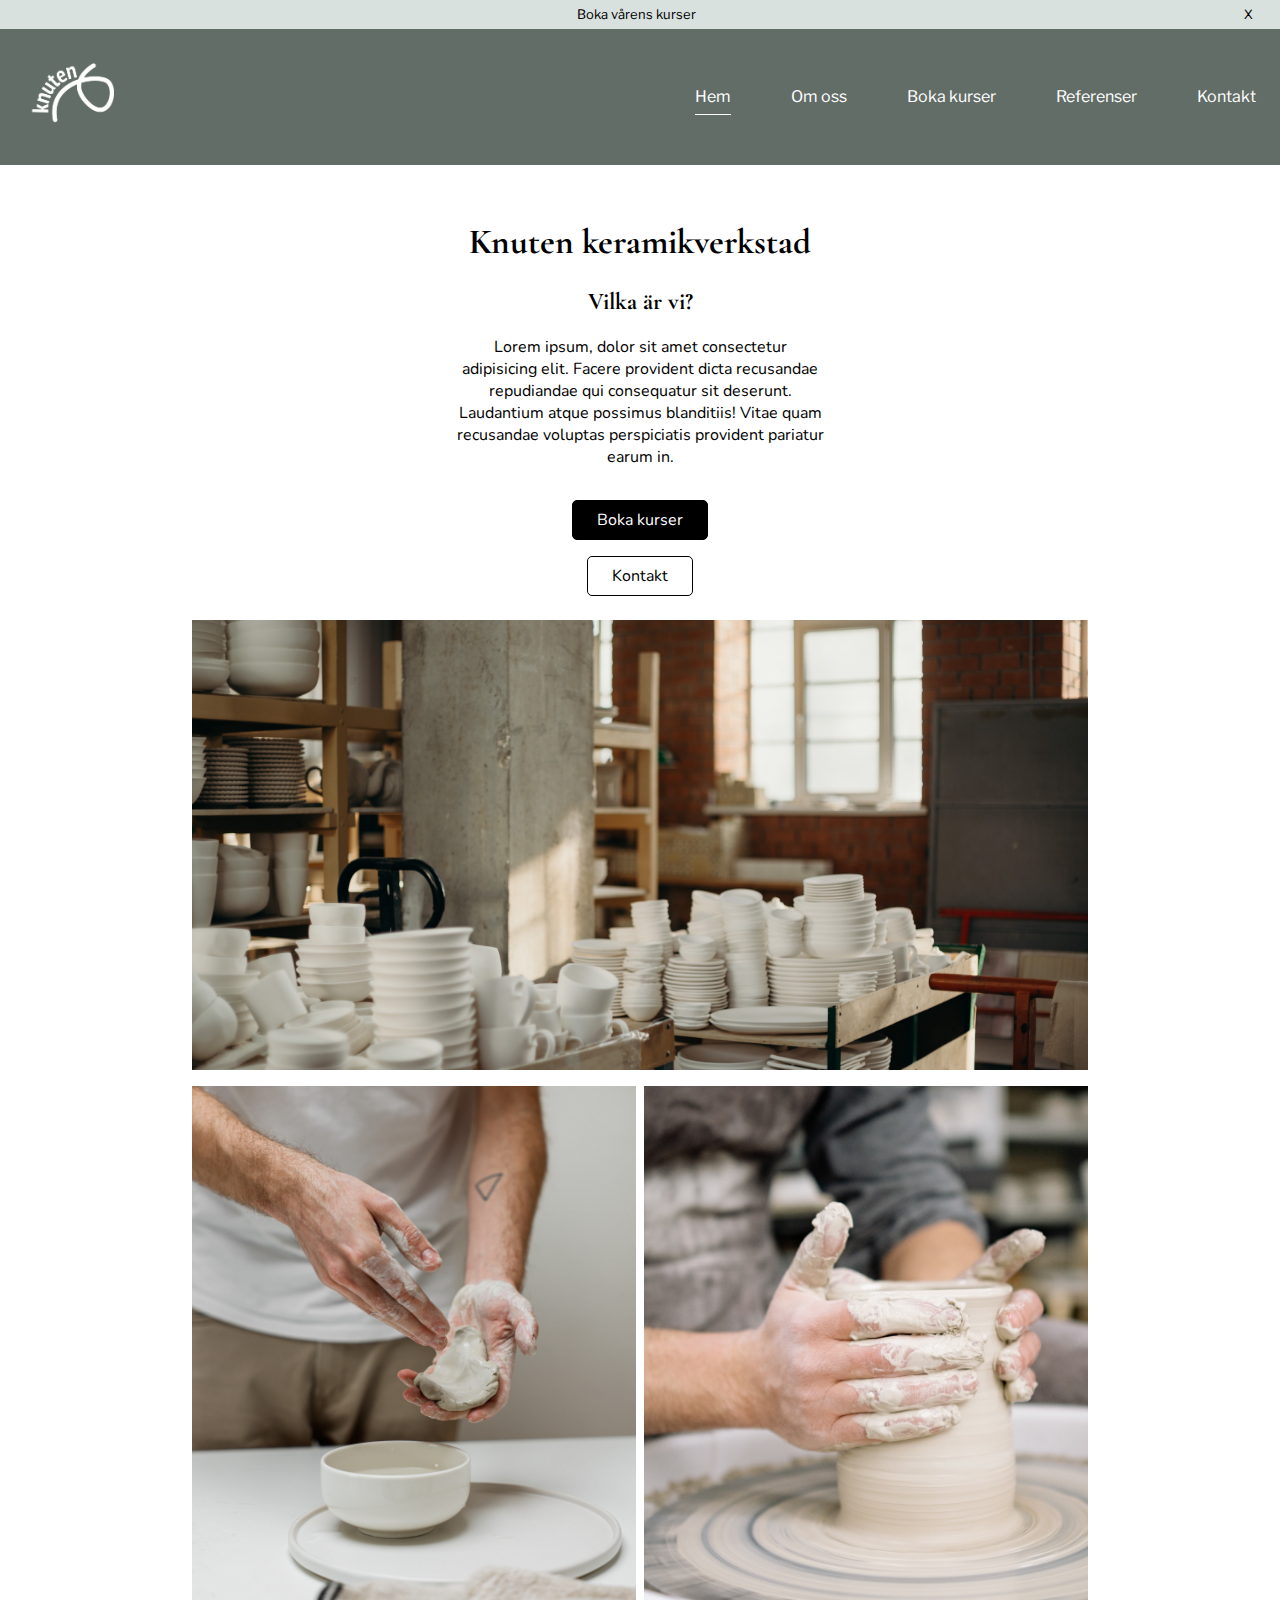
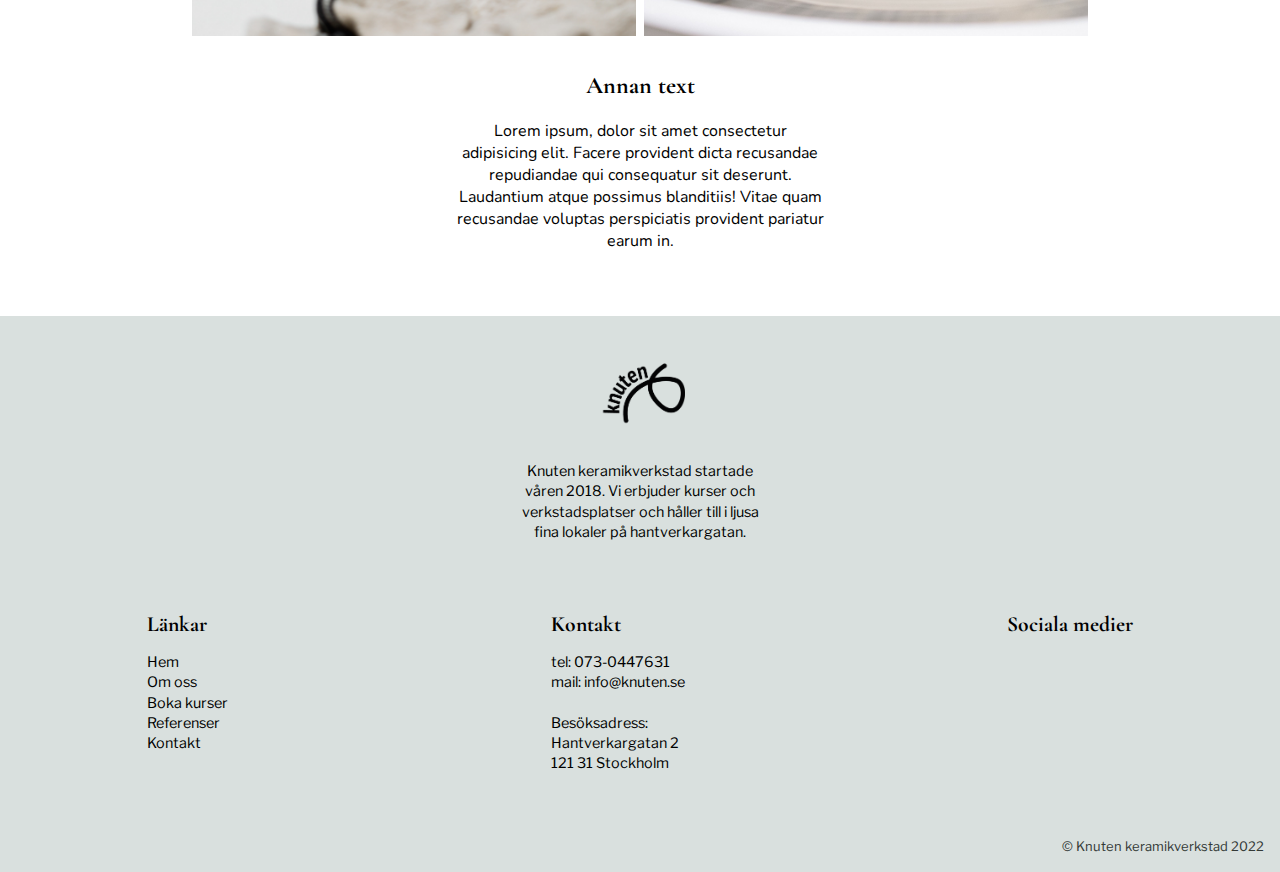
==== commit bfcd4b88: "font-change" ====
--- a/index.html
+++ b/index.html
@@ -15,7 +15,7 @@
     <link rel="preconnect" href="https://fonts.googleapis.com" />
     <link rel="preconnect" href="https://fonts.gstatic.com" crossorigin />
     <link
-      href="https://fonts.googleapis.com/css2?family=Libre+Franklin:wght@200;300&family=Nunito:wght@300&display=swap"
+      href="https://fonts.googleapis.com/css2?family=Cormorant+Garamond:ital,wght@0,400;0,500;1,300&family=Libre+Franklin:wght@300&family=Nunito:wght@300&display=swap"
       rel="stylesheet"
     />
 
@@ -75,7 +75,7 @@
 
       <main id="content-wrap" class="main-center">
         <section class="center">
-          <h1>Knuten keramikverkstad</h1>
+          <h1 class="first-page-heading">Knuten keramikverkstad</h1>
           <h2>Vilka är vi?</h2>
           <p>
             Lorem ipsum, dolor sit amet consectetur adipisicing elit. Facere
--- a/styles/style.css
+++ b/styles/style.css
@@ -68,30 +68,34 @@
 h2,
 h3,
 h4,
-h5,
+h5 {
+  font-family: "Cormorant Garamond", serif;
+}
+
 header,
 footer {
   font-family: "Libre Franklin", sans-serif;
 }
 
 body,
-button {
+button,
+.cards h2,
+h3 {
   font-family: "Nunito", sans-serif;
 }
 
 h1 {
-  font-size: 1.7rem;
-}
-
-h1.heading {
-  margin-left: 0.5rem;
+  font-size: 2rem;
+}
+
+.first-page-heading {
+  font-size: 2.2rem;
 }
 
 a {
   text-decoration: none;
   color: #000000;
 }
-
 i {
   margin-right: 0.5rem;
 }
@@ -149,9 +153,12 @@
   .flex-contact {
     display: flex;
     flex-direction: row;
-    justify-content: space-between;
+    justify-content: flex-start;
     flex-wrap: wrap;
   }
+}
+.flex-contact section {
+  margin-right: 4rem;
 }
 
 section {
@@ -190,9 +197,11 @@
   flex-direction: column;
   justify-content: space-between;
   flex-wrap: wrap;
+  align-items: flex-start;
   width: 100%;
   max-width: 500px;
   margin: 0.5em;
+  padding: 1rem;
 }
 @media (min-width: 576px) {
   section.card {
@@ -204,13 +213,6 @@
     width: calc(33% - 1rem);
   }
 }
-section.card button {
-  background-color: #626d67;
-  border: none;
-}
-section.card button:hover {
-  background-color: black;
-}
 
 .references {
   background-color: #f4f7f7;
@@ -237,51 +239,53 @@
 
 a.button {
   cursor: pointer;
+  display: inline-block;
+  font-size: medium;
+  padding: 0.5rem 1.5rem;
+  margin-top: 1rem;
   background-color: black;
   color: white;
-  font-size: medium;
   border: 1px solid;
   border-color: black;
+  border-radius: 5px;
+}
+a.button:hover {
+  background-color: #626d67;
+  border-color: #626d67;
+}
+
+a.button.btnWhite {
+  cursor: pointer;
+  display: inline-block;
+  font-size: medium;
   padding: 0.5rem 1.5rem;
   margin-top: 1rem;
-  border-radius: 5px;
-  display: inline-block;
-}
-a.button:hover {
-  background-color: #626d67;
-  border-color: #626d67;
-}
-
-a.button.btnWhite {
-  cursor: pointer;
   background-color: white;
   color: black;
-  font-size: medium;
   border: 1px solid;
   border-color: black;
+  border-radius: 5px;
+}
+a.button.btnWhite:hover {
+  background-color: #626d67;
+  border-color: #626d67;
+}
+a.button.btnWhite:hover {
+  color: white;
+}
+
+a.button.btnGreen {
+  cursor: pointer;
+  display: inline-block;
+  font-size: medium;
   padding: 0.5rem 1.5rem;
   margin-top: 1rem;
-  border-radius: 5px;
-}
-a.button.btnWhite:hover {
-  background-color: #626d67;
-  border-color: #626d67;
-}
-a.button.btnWhite:hover {
+  background-color: #626d67;
   color: white;
-}
-
-a.button.btnGreen {
-  cursor: pointer;
-  background-color: #626d67;
-  color: white;
-  font-size: medium;
   border: 1px solid;
   border-color: #626d67;
-  padding: 0.5rem 1.5rem;
-  margin-top: 1rem;
   border-radius: 5px;
-  float: right;
+  align-self: flex-end;
 }
 a.button.btnGreen:hover {
   background-color: #626d67;
@@ -289,6 +293,15 @@
 }
 a.button.btnGreen:hover {
   background-color: black;
+}
+
+input[type=submit] {
+  cursor: pointer;
+  background-color: black;
+  color: white;
+}
+input[type=submit]:hover {
+  background-color: #626d67;
 }
 
 header {
@@ -328,9 +341,12 @@
     border: none;
     position: absolute;
     margin: 0;
-    padding: 0 1em;
+    padding: 0 2em;
     right: 0;
   }
+}
+.top-bar a {
+  padding: 0 1rem;
 }
 
 .hide {
@@ -500,18 +516,28 @@
 
 select,
 input {
-  background-color: #f4f7f7;
   min-width: 15rem;
   min-height: 1.5rem;
-  border: 0px solid;
+  border: 0px solid #626d67;
   border-radius: 5px;
   padding: 0.5rem;
   margin: 0.5rem 0;
 }
+select:focus,
+input:focus {
+  outline: 2px goldenrod solid;
+}
 
 #textarea {
-  min-width: 100%;
+  width: 100%;
+  max-width: 500px;
   height: 100px;
+}
+
+.form {
+  width: 100%;
+  padding: 1em;
+  background-color: #d9e0de;
 }
 
 body {
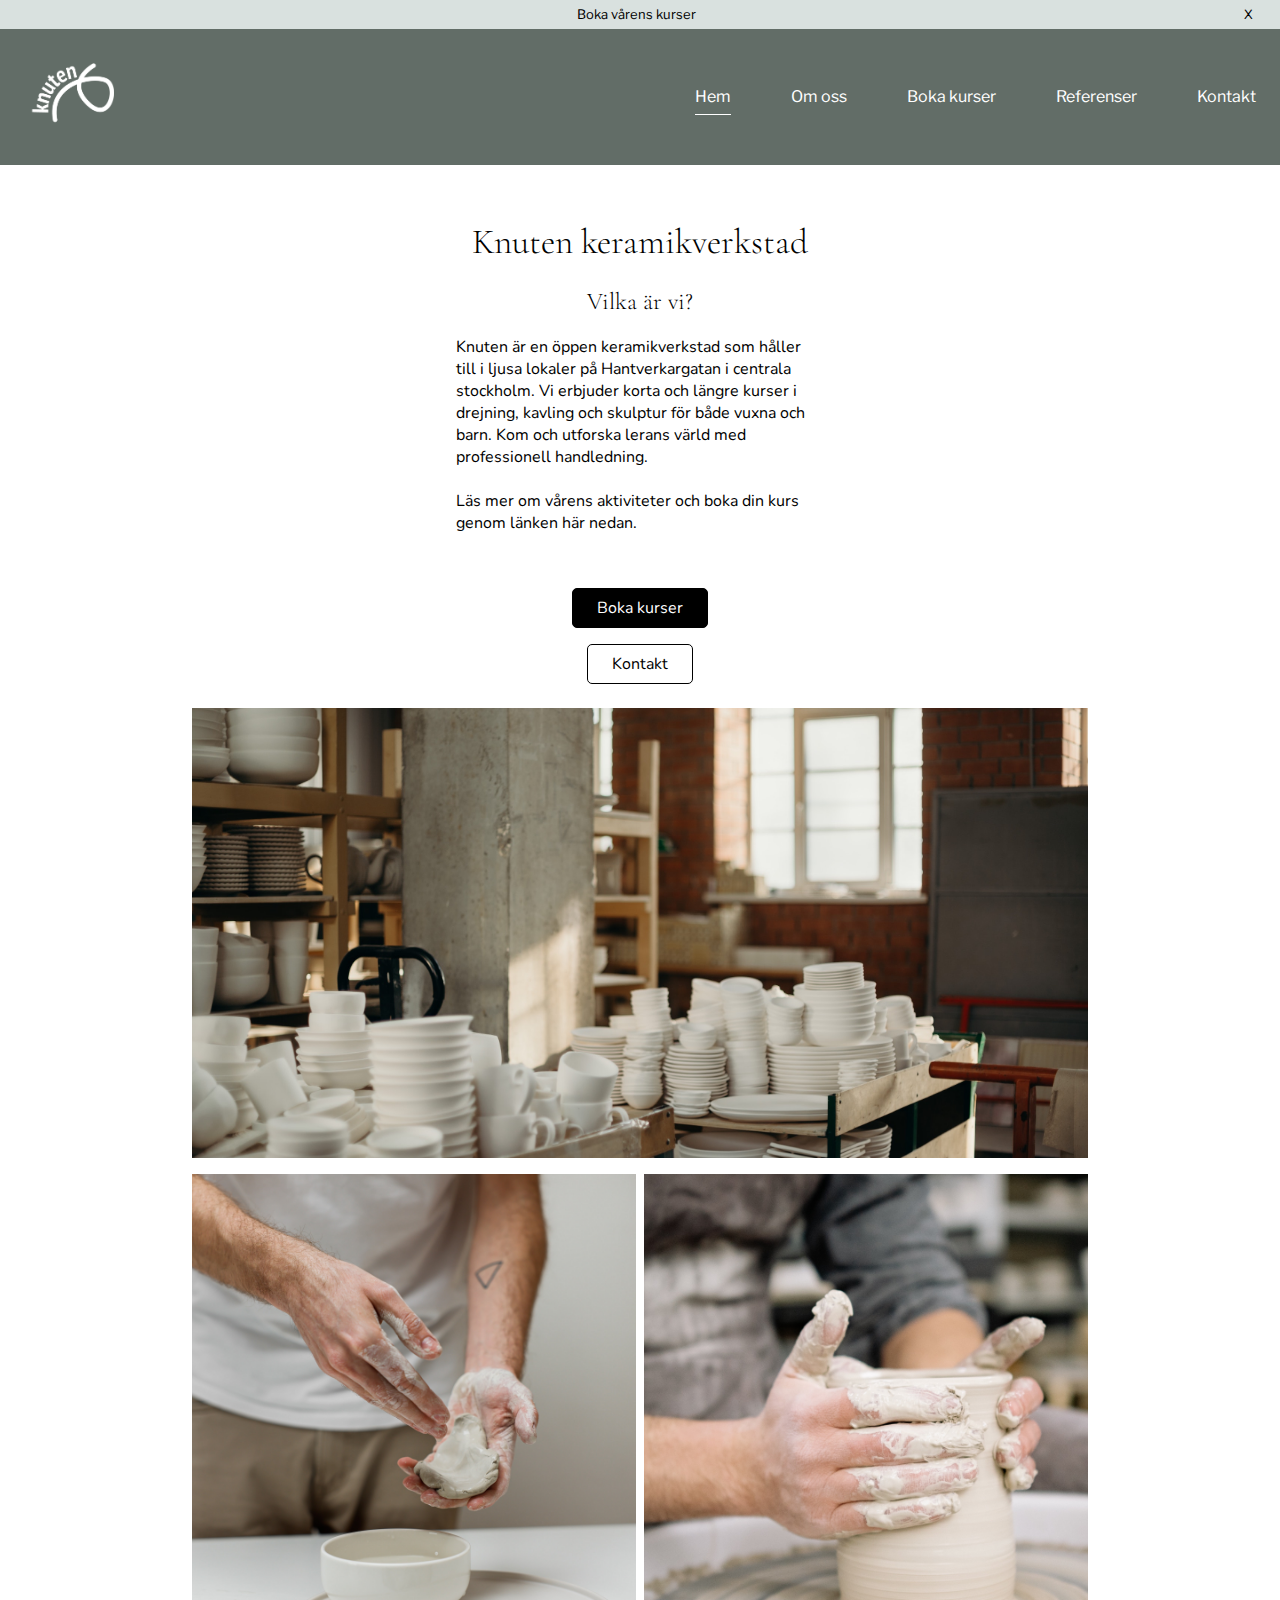
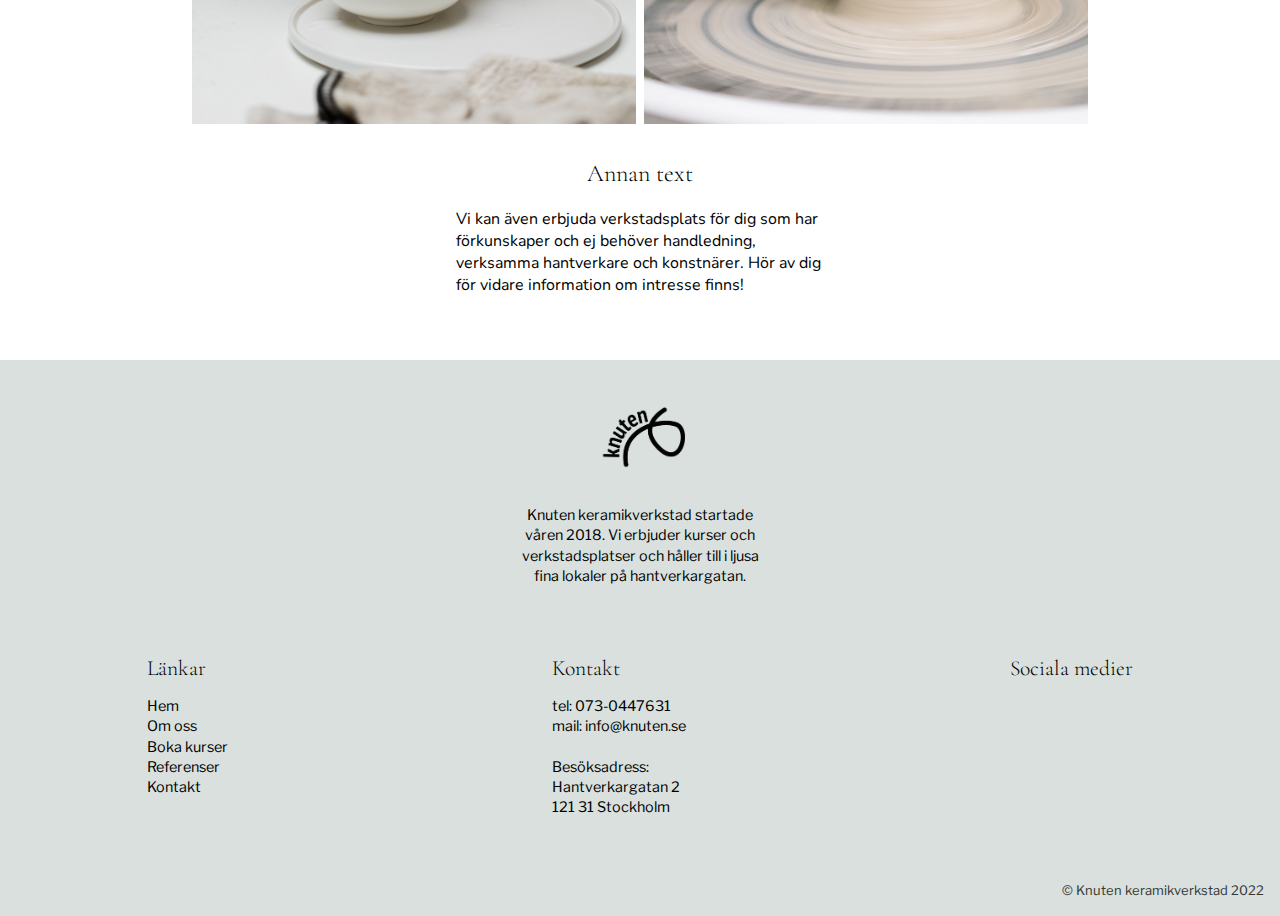
==== commit 6be2f51b: "fixed form" ====
--- a/index.html
+++ b/index.html
@@ -74,14 +74,18 @@
       </header>
 
       <main id="content-wrap" class="main-center">
-        <section class="center">
+        <section class="center text-center">
           <h1 class="first-page-heading">Knuten keramikverkstad</h1>
           <h2>Vilka är vi?</h2>
-          <p>
-            Lorem ipsum, dolor sit amet consectetur adipisicing elit. Facere
-            provident dicta recusandae repudiandae qui consequatur sit deserunt.
-            Laudantium atque possimus blanditiis! Vitae quam recusandae voluptas
-            perspiciatis provident pariatur earum in.
+          <p class="left">
+            Knuten är en öppen keramikverkstad som håller till i ljusa lokaler
+            på Hantverkargatan i centrala stockholm. Vi erbjuder korta och
+            längre kurser i drejning, kavling och skulptur för både vuxna och
+            barn. Kom och utforska lerans värld med professionell handledning.
+            <br /><br />
+            Läs mer om vårens aktiviteter och boka din kurs genom länken här
+            nedan.
+            <br /><br />
           </p>
 
           <a href="courses.html" class="button">Boka kurser</a><br />
@@ -111,11 +115,10 @@
 
         <section class="center">
           <h2>Annan text</h2>
-          <p>
-            Lorem ipsum, dolor sit amet consectetur adipisicing elit. Facere
-            provident dicta recusandae repudiandae qui consequatur sit deserunt.
-            Laudantium atque possimus blanditiis! Vitae quam recusandae voluptas
-            perspiciatis provident pariatur earum in.
+          <p class="left">
+            Vi kan även erbjuda verkstadsplats för dig som har förkunskaper och
+            ej behöver handledning, verksamma hantverkare och konstnärer. Hör av
+            dig för vidare information om intresse finns!
           </p>
         </section>
       </main>
--- a/styles/style.css
+++ b/styles/style.css
@@ -70,6 +70,7 @@
 h4,
 h5 {
   font-family: "Cormorant Garamond", serif;
+  font-weight: 300;
 }
 
 header,
@@ -96,8 +97,14 @@
   text-decoration: none;
   color: #000000;
 }
+
+a.button:focus {
+  box-shadow: 0px 5px 10px #888888;
+}
+
 i {
   margin-right: 0.5rem;
+  padding: 0px;
 }
 
 .top-bar {
@@ -148,17 +155,8 @@
   align-self: center;
   text-align: center;
 }
-
-@media (min-width: 768px) {
-  .flex-contact {
-    display: flex;
-    flex-direction: row;
-    justify-content: flex-start;
-    flex-wrap: wrap;
-  }
-}
-.flex-contact section {
-  margin-right: 4rem;
+.center p {
+  text-align: left;
 }
 
 section {
@@ -214,15 +212,15 @@
   }
 }
 
-.references {
+div.references {
   background-color: #f4f7f7;
   padding: 1rem;
 }
-.references i {
+div.references i {
   color: #626d67;
   margin-bottom: 1rem;
 }
-.references section {
+div.references section {
   margin-bottom: 2rem;
 }
 
@@ -235,6 +233,23 @@
 }
 .flex h3 {
   margin-bottom: 0.5rem;
+}
+
+@media (min-width: 768px) {
+  .flex-contact {
+    display: flex;
+    flex-direction: row;
+    justify-content: space-between;
+    flex-wrap: wrap;
+  }
+}
+@media (min-width: 1300px) {
+  .flex-contact {
+    justify-content: flex-start;
+  }
+  .flex-contact section {
+    margin-right: 6rem;
+  }
 }
 
 a.button {
@@ -252,6 +267,10 @@
 a.button:hover {
   background-color: #626d67;
   border-color: #626d67;
+}
+a.button:hover {
+  background-color: #3e4b45;
+  box-shadow: 0px 5px 10px #888888;
 }
 
 a.button.btnWhite {
@@ -292,16 +311,7 @@
   border-color: #626d67;
 }
 a.button.btnGreen:hover {
-  background-color: black;
-}
-
-input[type=submit] {
-  cursor: pointer;
-  background-color: black;
-  color: white;
-}
-input[type=submit]:hover {
-  background-color: #626d67;
+  background-color: #3e4b45;
 }
 
 header {
@@ -515,29 +525,42 @@
 }
 
 select,
-input {
+input,
+textarea {
   min-width: 15rem;
   min-height: 1.5rem;
-  border: 0px solid #626d67;
   border-radius: 5px;
+  border: none;
   padding: 0.5rem;
   margin: 0.5rem 0;
 }
 select:focus,
-input:focus {
-  outline: 2px goldenrod solid;
-}
-
-#textarea {
+input:focus,
+textarea:focus {
+  box-shadow: 0px 5px 10px #888888;
+  outline: 2px #daa520 solid;
+}
+
+textarea {
   width: 100%;
   max-width: 500px;
-  height: 100px;
 }
 
 .form {
   width: 100%;
   padding: 1em;
   background-color: #d9e0de;
+}
+
+input[type=submit] {
+  cursor: pointer;
+  padding: 0.5rem 1.5rem;
+  background-color: black;
+  color: white;
+}
+input[type=submit]:hover {
+  background-color: #3e4b45;
+  box-shadow: 0px 5px 10px #888888;
 }
 
 body {
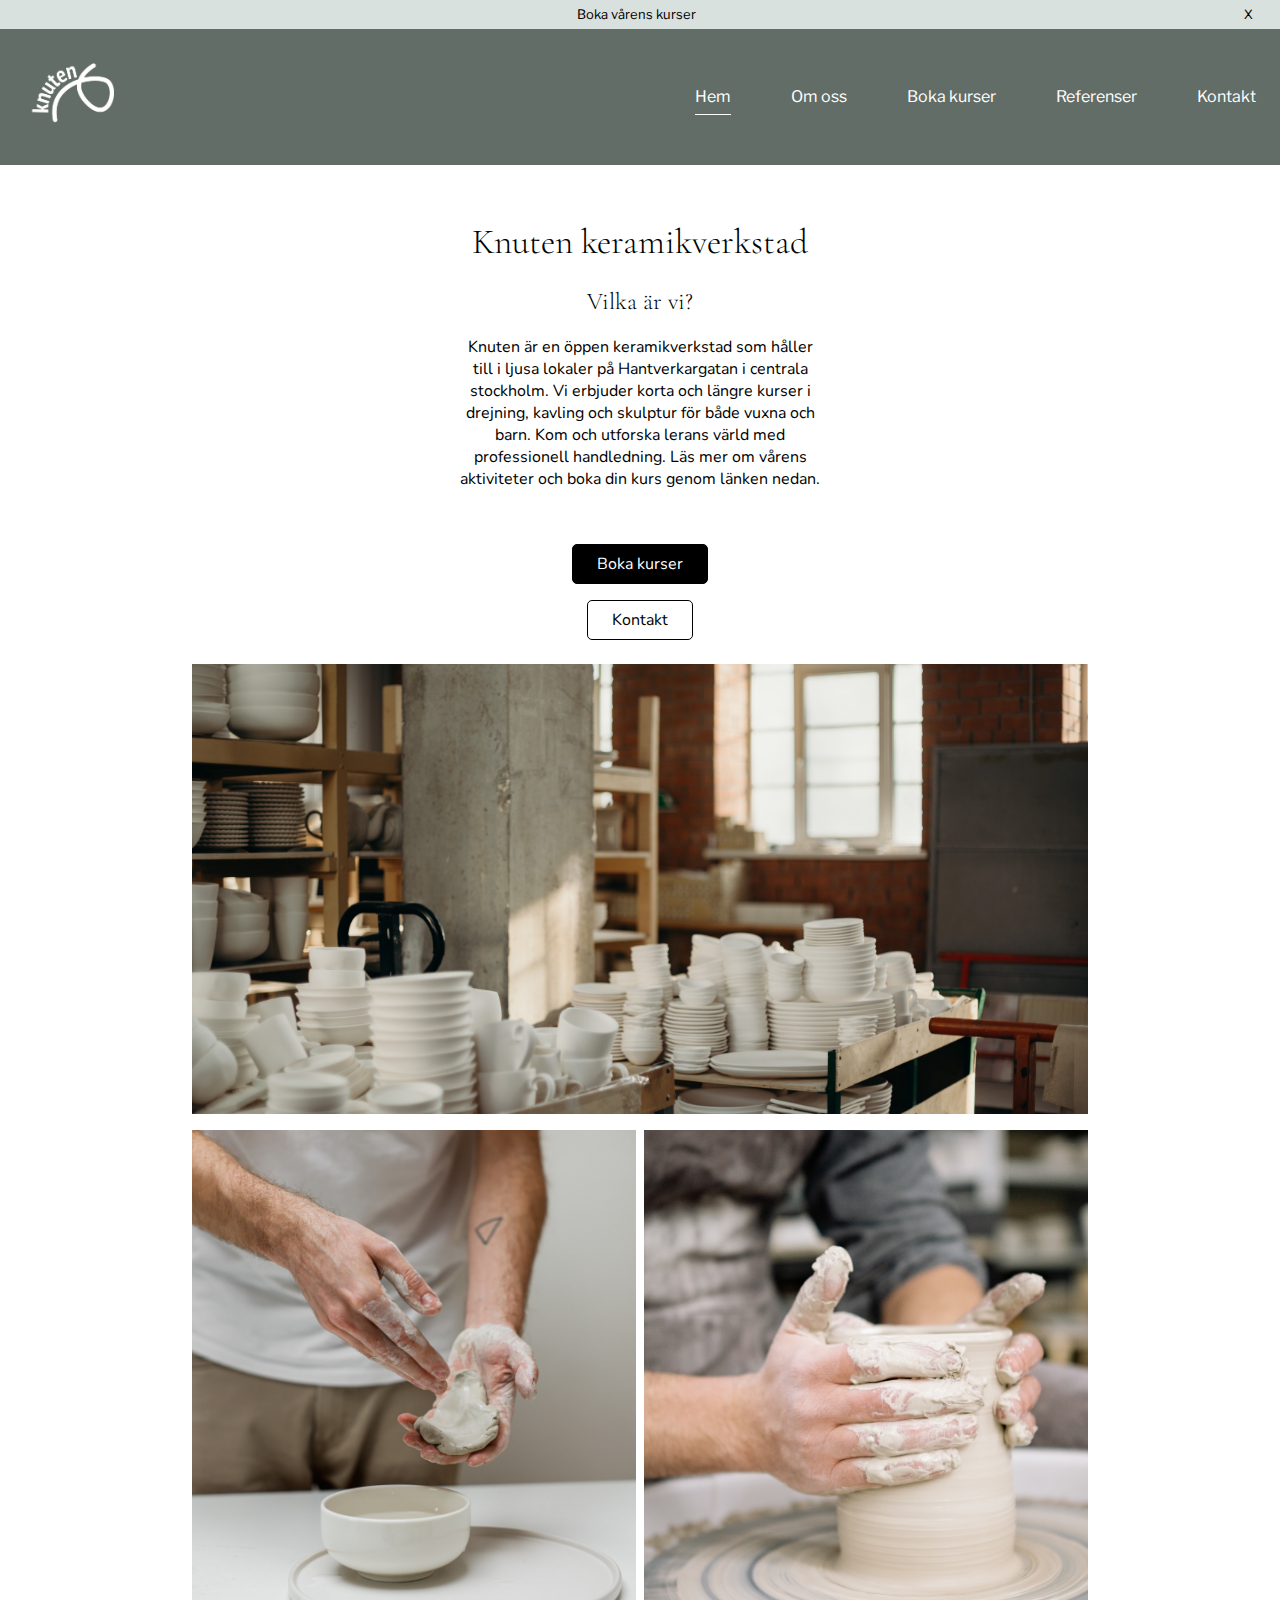
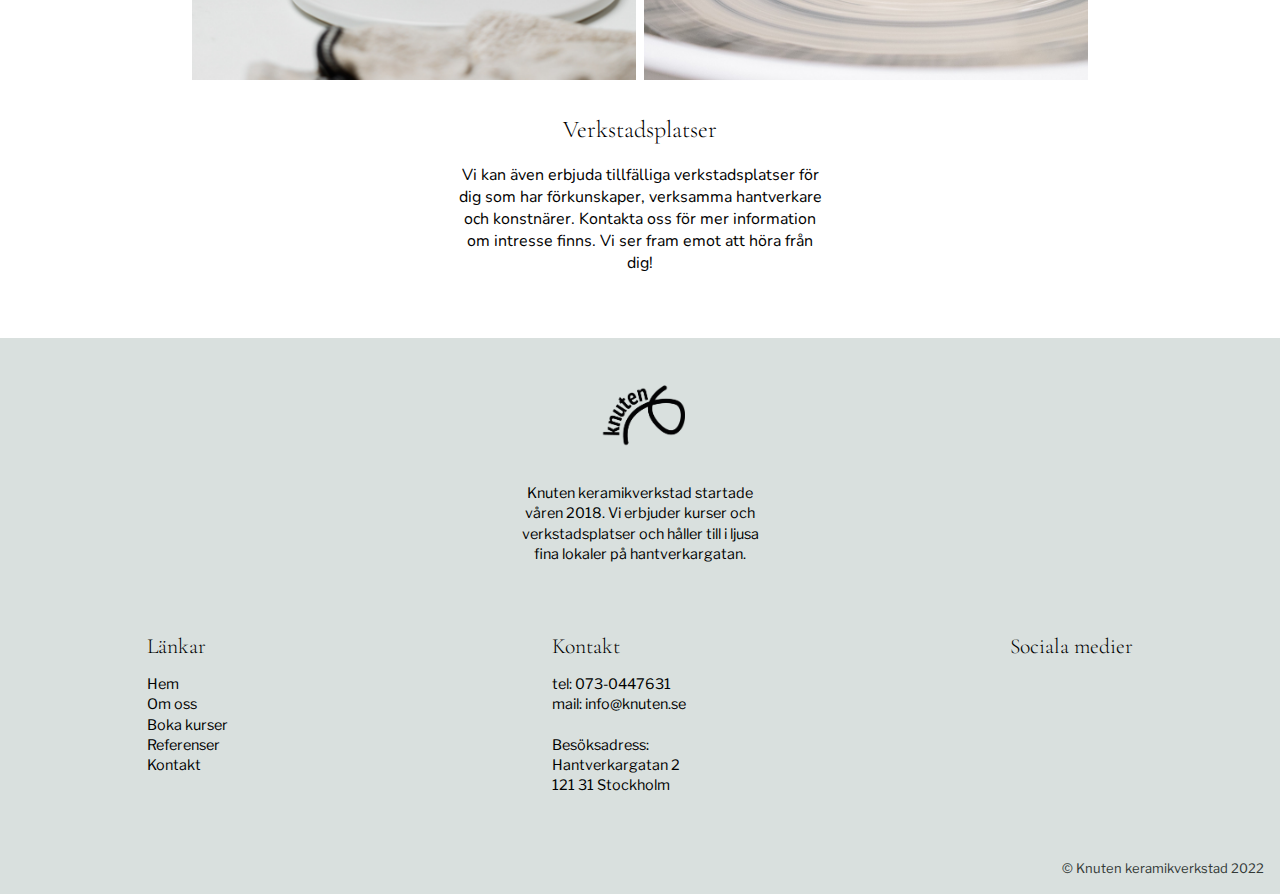
==== commit a854c54e: "text" ====
--- a/index.html
+++ b/index.html
@@ -77,14 +77,12 @@
         <section class="center text-center">
           <h1 class="first-page-heading">Knuten keramikverkstad</h1>
           <h2>Vilka är vi?</h2>
-          <p class="left">
+          <p>
             Knuten är en öppen keramikverkstad som håller till i ljusa lokaler
             på Hantverkargatan i centrala stockholm. Vi erbjuder korta och
             längre kurser i drejning, kavling och skulptur för både vuxna och
             barn. Kom och utforska lerans värld med professionell handledning.
-            <br /><br />
-            Läs mer om vårens aktiviteter och boka din kurs genom länken här
-            nedan.
+            Läs mer om vårens aktiviteter och boka din kurs genom länken nedan.
             <br /><br />
           </p>
 
@@ -114,11 +112,12 @@
         </div>
 
         <section class="center">
-          <h2>Annan text</h2>
-          <p class="left">
-            Vi kan även erbjuda verkstadsplats för dig som har förkunskaper och
-            ej behöver handledning, verksamma hantverkare och konstnärer. Hör av
-            dig för vidare information om intresse finns!
+          <h2>Verkstadsplatser</h2>
+          <p>
+            Vi kan även erbjuda tillfälliga verkstadsplatser för dig som har
+            förkunskaper, verksamma hantverkare och konstnärer. Kontakta oss för
+            mer information om intresse finns. Vi ser fram emot att höra från
+            dig!
           </p>
         </section>
       </main>
@@ -164,7 +163,8 @@
               <h2>Kontakt</h2>
               <p>
                 tel: 073-0447631 <br />
-                mail: info@knuten.se <br /><br />
+                mail: <a href="mailto:someone@yoursite.com">info@knuten.se</a>
+                <br /><br />
                 Besöksadress: <br />
                 Hantverkargatan 2 <br />
                 121 31 Stockholm
--- a/styles/style.css
+++ b/styles/style.css
@@ -93,9 +93,16 @@
   font-size: 2.2rem;
 }
 
+.center {
+  text-align: center;
+}
+
 a {
   text-decoration: none;
   color: #000000;
+}
+a:hover {
+  color: goldenrod;
 }
 
 a.button:focus {
@@ -153,10 +160,6 @@
 
 .center {
   align-self: center;
-  text-align: center;
-}
-.center p {
-  text-align: left;
 }
 
 section {
@@ -225,14 +228,18 @@
 }
 
 .flex {
-  display: flex;
-  flex-direction: row;
-  justify-content: flex-start;
-  flex-wrap: wrap;
   margin-top: 0.5rem;
 }
 .flex h3 {
   margin-bottom: 0.5rem;
+}
+@media (min-width: 768px) {
+  .flex {
+    display: flex;
+    flex-direction: row;
+    justify-content: flex-start;
+    flex-wrap: wrap;
+  }
 }
 
 @media (min-width: 768px) {
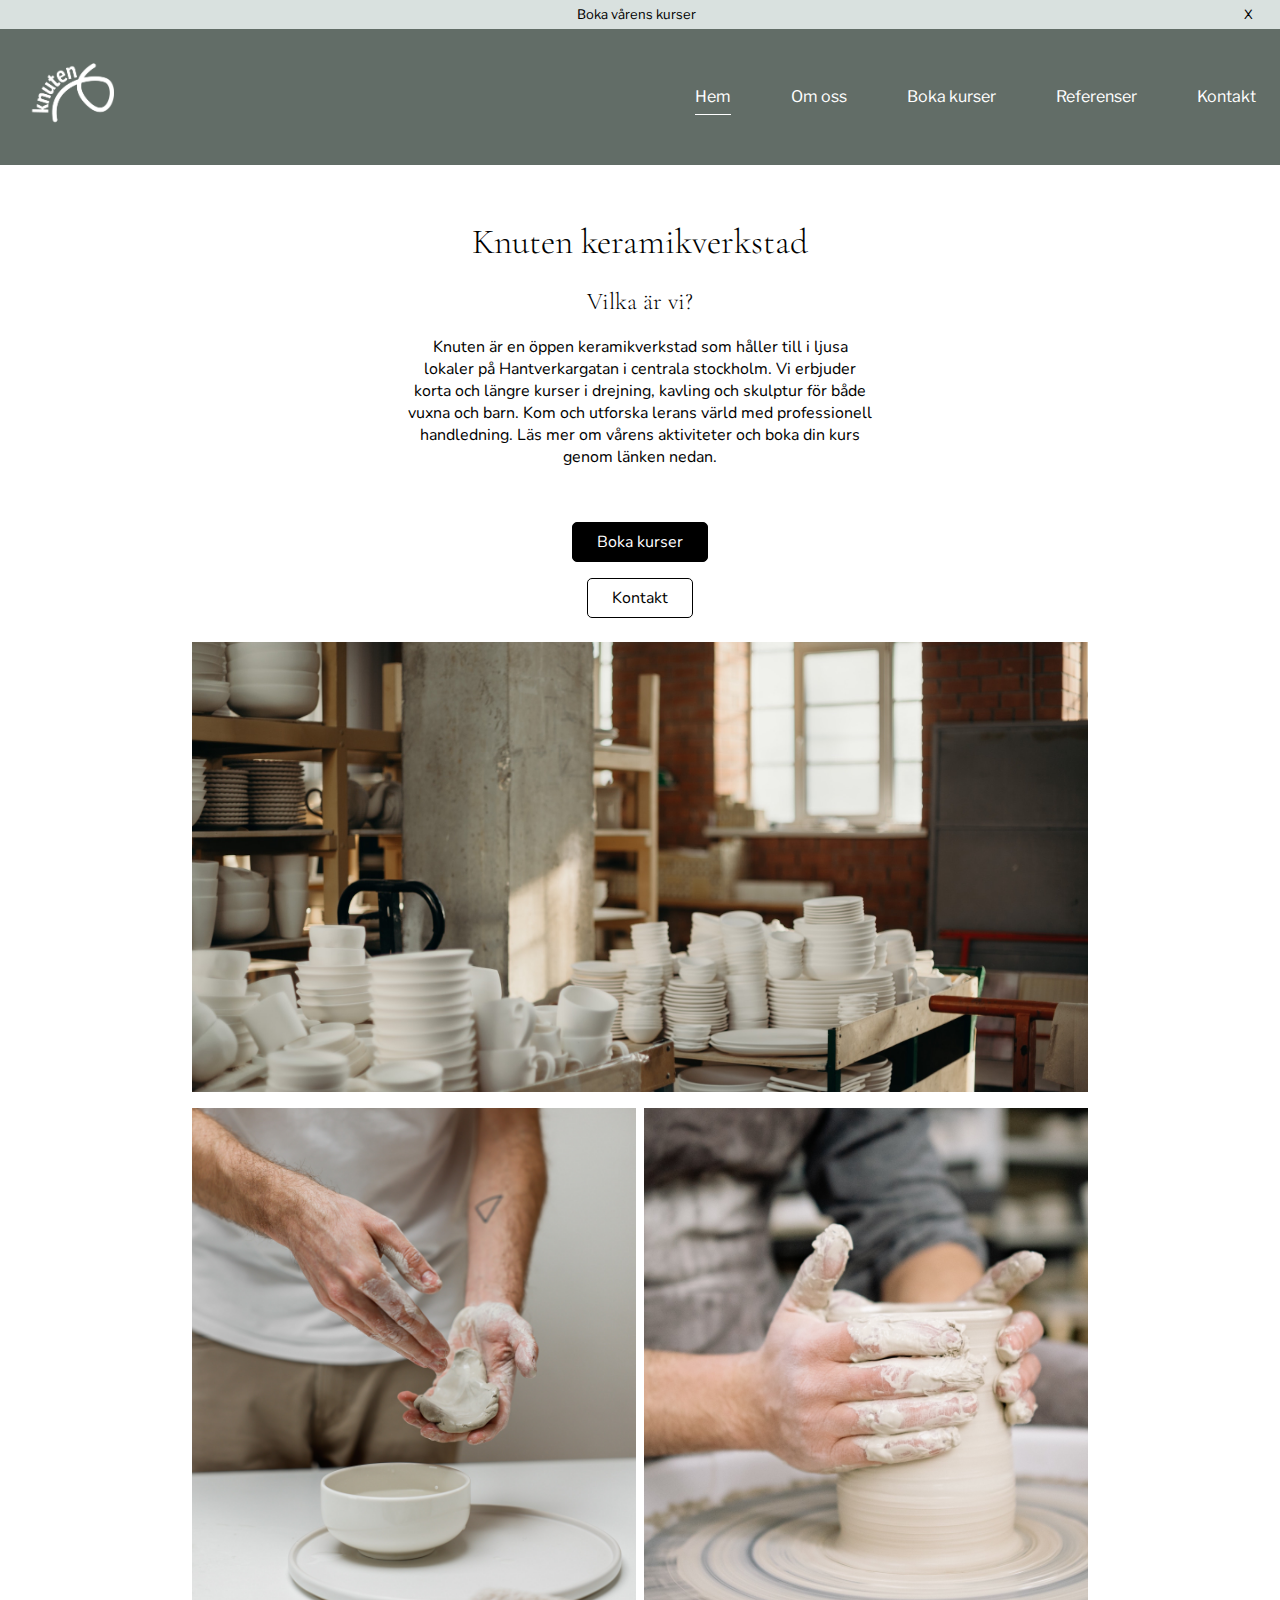
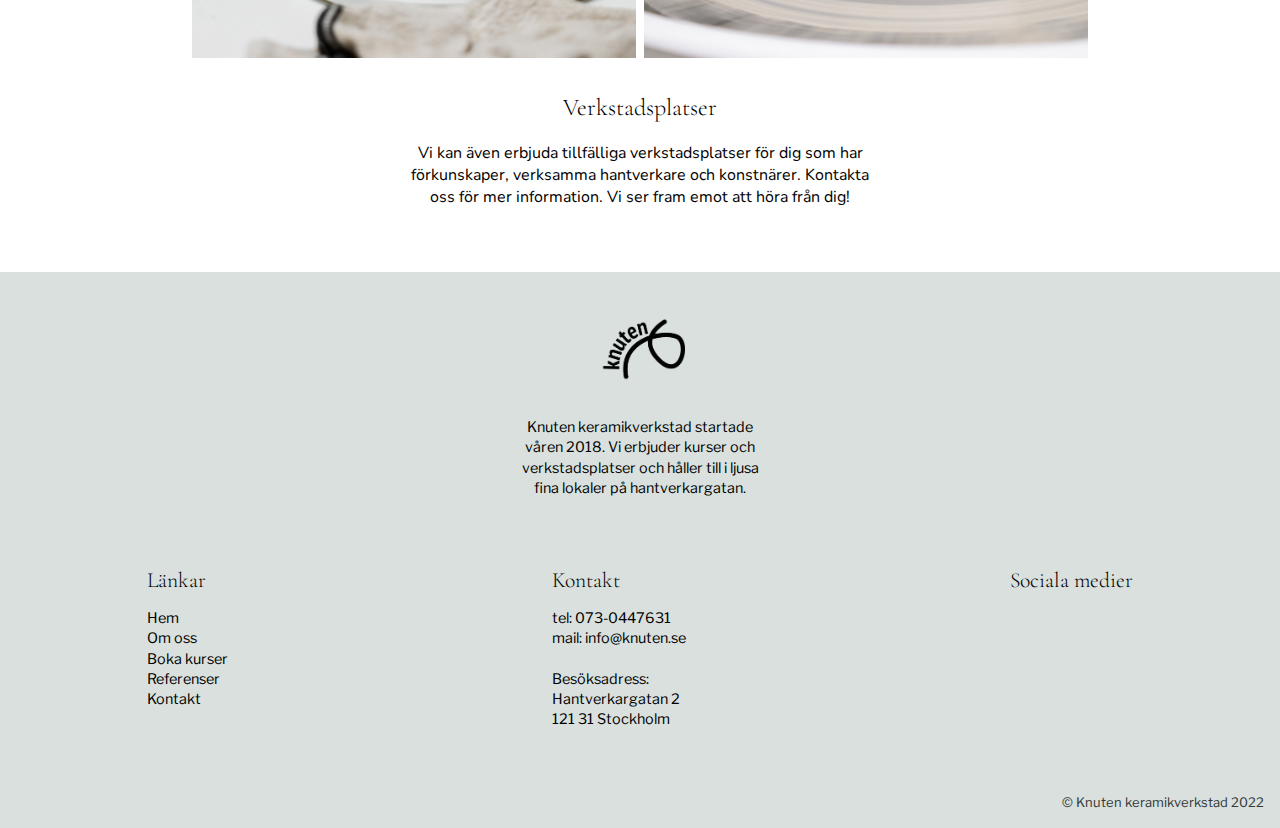
==== commit f1656f44: "building" ====
--- a/index.html
+++ b/index.html
@@ -116,8 +116,7 @@
           <p>
             Vi kan även erbjuda tillfälliga verkstadsplatser för dig som har
             förkunskaper, verksamma hantverkare och konstnärer. Kontakta oss för
-            mer information om intresse finns. Vi ser fram emot att höra från
-            dig!
+            mer information. Vi ser fram emot att höra från dig!
           </p>
         </section>
       </main>
@@ -143,19 +142,19 @@
               <h2>Länkar</h2>
               <ul>
                 <li>
-                  <a href="index.html">Hem</a>
+                  <a href="index.html" class="footer-link">Hem</a>
                 </li>
                 <li>
-                  <a href="about.html">Om oss</a>
+                  <a href="about.html" class="footer-link">Om oss</a>
                 </li>
                 <li>
-                  <a href="courses.html">Boka kurser</a>
+                  <a href="courses.html" class="footer-link">Boka kurser</a>
                 </li>
                 <li>
-                  <a href="references.html">Referenser</a>
+                  <a href="references.html" class="footer-link">Referenser</a>
                 </li>
                 <li>
-                  <a href="contact.html">Kontakt</a>
+                  <a href="contact.html" class="footer-link">Kontakt</a>
                 </li>
               </ul>
             </div>
@@ -163,7 +162,7 @@
               <h2>Kontakt</h2>
               <p>
                 tel: 073-0447631 <br />
-                mail: <a href="mailto:someone@yoursite.com">info@knuten.se</a>
+                mail: <a href="mailto:info@knuten.se">info@knuten.se</a>
                 <br /><br />
                 Besöksadress: <br />
                 Hantverkargatan 2 <br />
--- a/styles/style.css
+++ b/styles/style.css
@@ -17,16 +17,9 @@
 
 .small {
   border-radius: 50%;
+  min-width: 70px;
   width: 20%;
   padding: 0.5rem;
-}
-
-.gallery {
-  display: flex;
-  flex-direction: row;
-  justify-content: space-between;
-  flex-wrap: wrap;
-  gap: 0.5rem;
 }
 
 .flex-gallery {
@@ -102,11 +95,7 @@
   color: #000000;
 }
 a:hover {
-  color: goldenrod;
-}
-
-a.button:focus {
-  box-shadow: 0px 5px 10px #888888;
+  color: #daa520;
 }
 
 i {
@@ -125,6 +114,9 @@
 }
 footer i {
   font-size: 1.5rem;
+}
+footer .footer-link:hover {
+  border-bottom: 1px solid;
 }
 
 .footer-copy {
@@ -164,12 +156,12 @@
 
 section {
   text-align: left;
-  max-width: 450px;
+  max-width: 500px;
   padding: 0.5rem 1rem;
 }
 @media (min-width: 768px) {
   section {
-    max-width: 400px;
+    max-width: 500px;
     padding: 1rem;
   }
 }
@@ -215,6 +207,10 @@
   }
 }
 
+section.card.reference {
+  background-color: #f4f7f7;
+}
+
 div.references {
   background-color: #f4f7f7;
   padding: 1rem;
@@ -229,17 +225,26 @@
 
 .flex {
   margin-top: 0.5rem;
+  display: flex;
+  flex-direction: row;
+  justify-content: flex-start;
+  flex-wrap: wrap;
 }
 .flex h3 {
   margin-bottom: 0.5rem;
 }
-@media (min-width: 768px) {
-  .flex {
-    display: flex;
-    flex-direction: row;
-    justify-content: flex-start;
-    flex-wrap: wrap;
-  }
+
+@media (min-width: 768px) {
+  .flex-about {
+    display: flex;
+    flex-direction: row;
+    justify-content: space-between;
+    flex-wrap: wrap;
+  }
+}
+
+.top-margin {
+  margin-top: 1.5rem;
 }
 
 @media (min-width: 768px) {
@@ -276,7 +281,10 @@
   border-color: #626d67;
 }
 a.button:hover {
-  background-color: #3e4b45;
+  background-color: #333e39;
+  box-shadow: 0px 5px 10px #888888;
+}
+a.button:focus {
   box-shadow: 0px 5px 10px #888888;
 }
 
@@ -318,7 +326,7 @@
   border-color: #626d67;
 }
 a.button.btnGreen:hover {
-  background-color: #3e4b45;
+  background-color: #333e39;
 }
 
 header {
@@ -331,7 +339,6 @@
 nav a.nav-link {
   color: #ffffff;
   padding: 0.5rem 0;
-  position: relative;
   text-decoration: none;
 }
 nav a.nav-link:hover, nav a.nav-link:focus {
@@ -357,9 +364,9 @@
     background-color: transparent;
     border: none;
     position: absolute;
+    right: 0;
     margin: 0;
     padding: 0 2em;
-    right: 0;
   }
 }
 .top-bar a {
@@ -379,6 +386,42 @@
   flex-wrap: nowrap;
   align-items: center;
   padding: 0 1.5rem;
+}
+
+.nav-menu {
+  position: fixed;
+  top: -100%;
+  right: 0;
+  flex-direction: column;
+  background-color: #626d67;
+  padding-bottom: 30px;
+  width: 100%;
+  transition: 0.4s;
+}
+@media (min-width: 768px) {
+  .nav-menu {
+    display: flex;
+    flex-direction: row;
+    justify-content: flex-end;
+    flex-wrap: wrap;
+    position: static;
+    gap: 60px;
+    padding-bottom: 0px;
+  }
+}
+
+.nav-item {
+  margin-block: 1rem;
+}
+
+.hamburger {
+  display: block;
+  cursor: pointer;
+}
+@media (min-width: 768px) {
+  .hamburger {
+    display: none;
+  }
 }
 
 .bar {
@@ -391,30 +434,10 @@
   background-color: #ffffff;
 }
 
-.nav-menu {
-  position: fixed;
-  top: -100%;
-  right: 0;
-  flex-direction: column;
-  background-color: #626d67;
-  padding-bottom: 30px;
-  width: 100%;
-  transition: 0.4s;
-}
-@media (min-width: 768px) {
-  .nav-menu {
-    display: flex;
-    flex-direction: row;
-    justify-content: flex-end;
-    flex-wrap: wrap;
-    position: static;
-    gap: 60px;
-    padding-bottom: 0px;
-  }
-}
-
-.nav-item {
-  margin-block: 1rem;
+button.hamburger {
+  background-color: transparent;
+  border: 0;
+  margin: 0;
 }
 
 .nav-menu.active {
@@ -431,22 +454,6 @@
     position: static;
     padding-bottom: 0px;
   }
-}
-
-.hamburger {
-  display: block;
-  cursor: pointer;
-}
-@media (min-width: 768px) {
-  .hamburger {
-    display: none;
-  }
-}
-
-button.hamburger {
-  background-color: transparent;
-  border: 0;
-  margin: 0;
 }
 
 .hamburger.active .bar:nth-child(2) {
@@ -535,7 +542,7 @@
 input,
 textarea {
   min-width: 15rem;
-  min-height: 1.5rem;
+  min-height: 2rem;
   border-radius: 5px;
   border: none;
   padding: 0.5rem;
@@ -561,12 +568,13 @@
 
 input[type=submit] {
   cursor: pointer;
+  min-height: 2rem;
   padding: 0.5rem 1.5rem;
   background-color: black;
   color: white;
 }
 input[type=submit]:hover {
-  background-color: #3e4b45;
+  background-color: #333e39;
   box-shadow: 0px 5px 10px #888888;
 }
 
